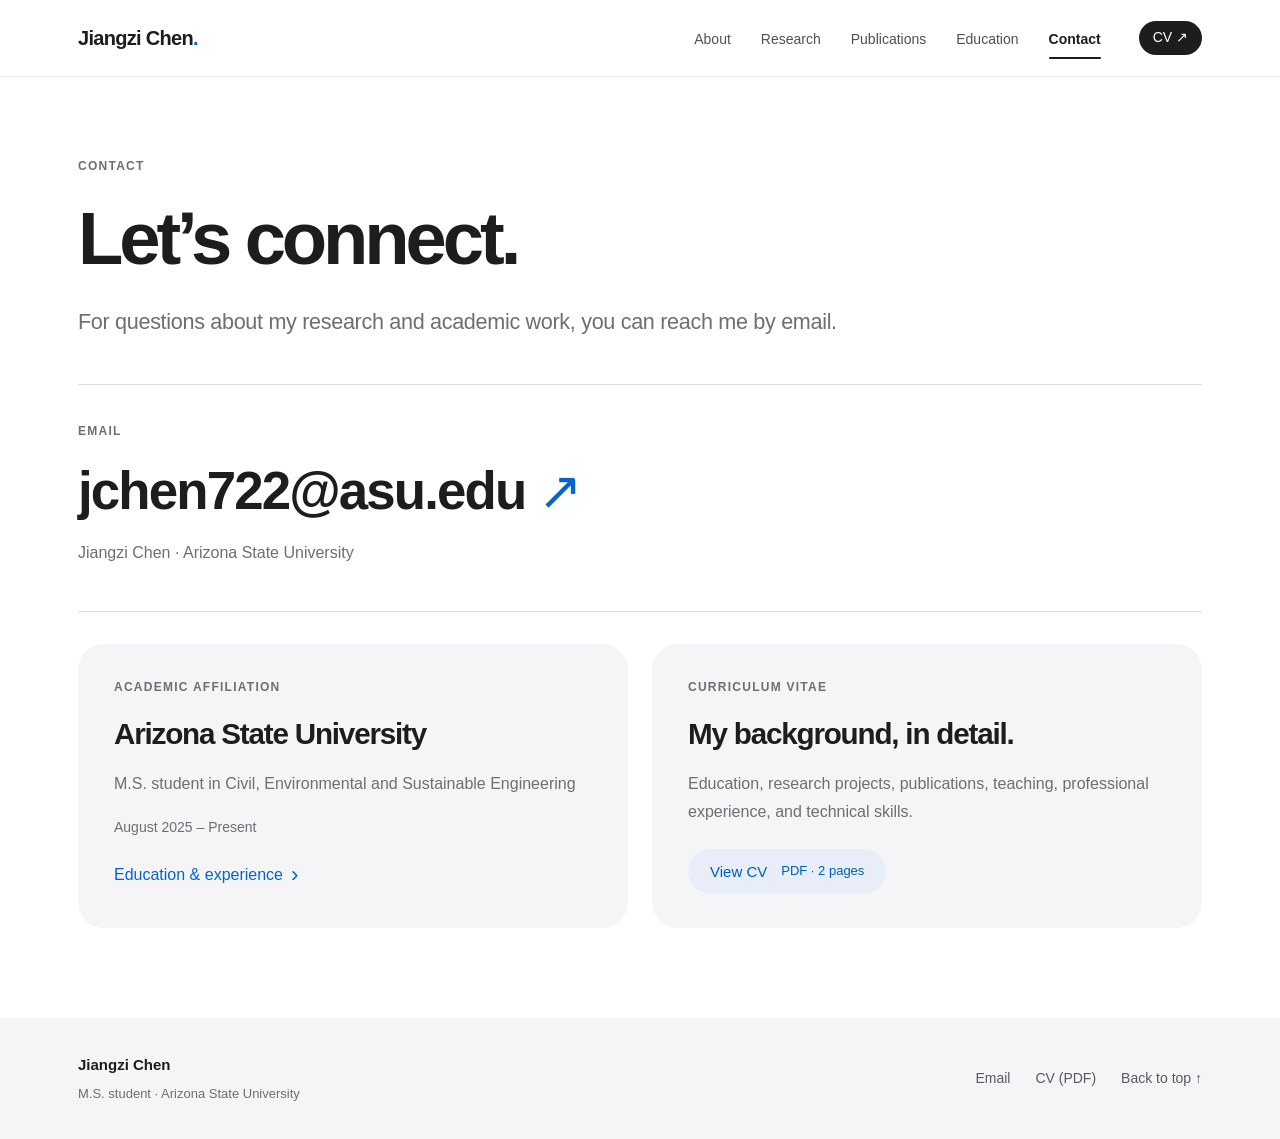
==== contact/index.html @ 0ff93c76 "Publish Jiangzi Chen academic website" ====
<!doctype html>
<html lang="en"><head><meta charset="utf-8"><meta name="viewport" content="width=device-width, initial-scale=1"><meta name="theme-color" content="#f5f5f7"><title>Contact — Jiangzi Chen</title><meta name="description" content="Contact Jiangzi Chen at Arizona State University and download the academic CV."><link rel="icon" type="image/svg+xml" href="data:image/svg+xml,%3Csvg xmlns='http://www.w3.org/2000/svg' viewBox='0 0 32 32'%3E%3Crect width='32' height='32' rx='8' fill='%231d1d1f'/%3E%3Cpath d='M20 7v13c0 7-11 7-11 0M14 7h11' fill='none' stroke='white' stroke-width='3'/%3E%3C/svg%3E"><link rel="stylesheet" href="/styles.css"></head><body id="top"><a class="skip-link" href="#main">Skip to content</a><header class="site-header"><div class="header-inner"><a class="brand" href="/">Jiangzi Chen<span class="accent">.</span></a><nav aria-label="Main navigation"><a href="/">About</a><a href="/research/">Research</a><a href="/publications/">Publications</a><a href="/education/">Education</a><a href="/contact/" aria-current="page">Contact</a></nav><a class="header-cv" href="/assets/Jiangzi-Chen-CV.pdf" aria-label="Curriculum vitae, PDF">CV ↗</a></div></header><main id="main"><div class="page-shell contact-page"><section class="page-heading"><p class="eyebrow">CONTACT</p><h1>Let’s connect.</h1><p class="page-intro">For questions about my research and academic work, you can reach me by email.</p></section><section class="contact-primary"><p class="eyebrow">EMAIL</p><a class="email-link" href="mailto:jchen722@asu.edu">jchen722@asu.edu <span aria-hidden="true">↗</span></a><p>Jiangzi Chen · Arizona State University</p></section><div class="contact-grid"><section class="contact-card"><p class="eyebrow">ACADEMIC AFFILIATION</p><h2>Arizona State University</h2><p>M.S. student in Civil, Environmental and Sustainable Engineering</p><p class="small-muted">August 2025 – Present</p><a class="text-link" href="/education/">Education &amp; experience <span aria-hidden="true">›</span></a></section><section class="contact-card"><p class="eyebrow">CURRICULUM VITAE</p><h2>My background, in detail.</h2><p>Education, research projects, publications, teaching, professional experience, and technical skills.</p><a class="button secondary" href="/assets/Jiangzi-Chen-CV.pdf">View CV <span>PDF · 2 pages</span></a></section></div></div></main><footer class="site-footer"><div class="footer-inner"><div><a class="footer-name" href="/">Jiangzi Chen</a><p>M.S. student · Arizona State University</p></div><div class="footer-links"><a href="mailto:jchen722@asu.edu">Email</a><a href="/assets/Jiangzi-Chen-CV.pdf">CV (PDF)</a><a href="#top">Back to top ↑</a></div></div></footer></body></html>
---- styles.css ----
:root{color-scheme:light;--ink:#1d1d1f;--muted:#6e6e73;--blue:#0066cc;--button:#0071e3;--surface:#f5f5f7;--line:#dedee3;--font:-apple-system,BlinkMacSystemFont,'Segoe UI','Helvetica Neue',Arial,sans-serif}
*{box-sizing:border-box}html{scroll-behavior:smooth;scroll-padding-top:104px}body{margin:0;background:#fff;color:var(--ink);font:1rem/1.65 var(--font);-webkit-font-smoothing:antialiased}a{color:var(--blue);text-decoration:none;text-underline-offset:.2em}a:hover{text-decoration:underline}a:focus-visible{outline:3px solid var(--blue);outline-offset:5px;border-radius:4px}h1,h2,h3,h4,p,figure{margin:0}h1,h2,h3,h4{line-height:1.12}h1{font-size:clamp(3rem,5.8vw,4.8rem);letter-spacing:-.055em;font-weight:650}h2{font-size:clamp(2rem,3.3vw,2.85rem);font-weight:620;letter-spacing:-.04em}h3{font-size:1.45rem;letter-spacing:-.025em;font-weight:620}h4{font-size:1rem;font-weight:650}.accent{color:var(--blue)}.skip-link{position:absolute;top:-100px;left:20px;background:#fff;padding:12px 18px;z-index:100}.skip-link:focus{top:10px}
.site-header{position:sticky;top:0;z-index:20;background:rgba(255,255,255,.88);border-bottom:1px solid rgba(0,0,0,.085);backdrop-filter:saturate(180%) blur(22px);-webkit-backdrop-filter:saturate(180%) blur(22px)}.header-inner{max-width:1200px;margin:auto;min-height:76px;padding:0 38px;display:flex;align-items:center;gap:38px}.brand{color:var(--ink);font-size:1.25rem;font-weight:650;letter-spacing:-.035em;white-space:nowrap}.brand:hover{text-decoration:none}.site-header nav{display:flex;align-items:stretch;margin-left:auto;gap:30px}.site-header nav a{position:relative;padding:27px 0 25px;color:#505055;font-size:.875rem;line-height:24px}.site-header nav a:hover{color:var(--ink);text-decoration:none}.site-header nav a[aria-current='page']{color:var(--ink);font-weight:600}.site-header nav a[aria-current='page']::after{content:'';position:absolute;height:2px;background:var(--ink);left:0;right:0;bottom:17px;border-radius:1px}.header-cv{background:var(--ink);color:white;font-size:.875rem;border-radius:100px;padding:5px 14px;white-space:nowrap}.header-cv:hover{background:#3a3a3c;text-decoration:none}.page-shell{max-width:1200px;padding:0 38px;margin:auto}.eyebrow{color:var(--muted);font-size:.75rem;line-height:1.5;letter-spacing:.105em;font-weight:650;margin-bottom:20px}
.profile-hero{display:grid;grid-template-columns:280px minmax(0,1fr);gap:76px;padding:84px 0 82px;align-items:start}.portrait{width:100%;aspect-ratio:4/5;border-radius:28px;overflow:hidden;background:var(--surface);margin-top:8px}.portrait img{width:100%;height:100%;display:block;object-fit:cover}.portrait-placeholder{display:flex;flex-direction:column;justify-content:center;align-items:center;border:1px solid #e9e9ed}.portrait-monogram{font-size:4.8rem;font-weight:250;letter-spacing:-.07em;color:#b7b7bd;margin-top:auto;line-height:1}.portrait figcaption{margin-top:auto;padding-bottom:26px;font-size:.8125rem;color:var(--muted)}.profile-intro h1{font-size:clamp(3.1rem,5.1vw,4.45rem)}.profile-role{font-size:1.375rem;font-weight:500;line-height:1.4;letter-spacing:-.02em;margin-top:25px}.profile-role span{color:var(--muted);font-weight:400}.hero-bio{font-size:1.125rem;line-height:1.75;margin-top:30px;max-width:640px;color:#45454a}.hero-actions{display:flex;align-items:center;gap:26px;flex-wrap:wrap;margin-top:30px}.button{display:inline-flex;align-items:center;justify-content:center;gap:14px;background:var(--button);color:white;border-radius:999px;padding:12px 22px;font-size:.9375rem;line-height:1.4;transition:background .2s ease}.button:hover{background:#0077ed;text-decoration:none}.button span{font-size:.8125rem}.button.secondary{background:#e8eef7;color:#005dbb}.button.secondary:hover{background:#dce8f7}.text-link{display:inline-flex;gap:8px;align-items:center;font-size:1rem;line-height:1.5}.text-link>span{font-size:1.4em;line-height:1}
.section-spacing{padding:72px 0}.about-story{border-top:1px solid var(--line);display:grid;grid-template-columns:280px minmax(0,1fr);gap:76px}.about-story h2{font-size:2.6rem;line-height:1.18}.prose{color:#45454a;font-size:1.0625rem;line-height:1.85}.prose p+p{margin-top:22px}.prose .text-link{margin-top:25px}.section-title{margin-bottom:35px}.section-title h2{max-width:780px}.interests-section{padding-top:15px;padding-bottom:100px}.interest-grid{display:grid;grid-template-columns:repeat(4,minmax(0,1fr));gap:18px}.interest-card{background:var(--surface);border-radius:24px;padding:27px 24px 30px}.card-number{display:block;color:#87878c;font-size:.8125rem;margin-bottom:40px;font-variant-numeric:tabular-nums}.interest-card h3{font-size:1.3rem;line-height:1.25;min-height:3.75em;margin-bottom:15px}.interest-card p{font-size:.9375rem;line-height:1.65;color:var(--muted)}.page-heading{padding:80px 0 52px;max-width:920px}.page-heading .eyebrow{margin-bottom:22px}.page-intro{color:var(--muted);font-size:1.35rem;line-height:1.55;margin-top:25px;max-width:810px;letter-spacing:-.015em}
.research-index{display:grid;grid-template-columns:repeat(3,minmax(0,1fr));gap:12px 30px;padding:24px 28px;background:var(--surface);border-radius:20px;margin-bottom:66px}.research-index a{font-size:.9375rem;line-height:1.45;color:#45454a;display:flex;gap:14px;padding:8px 0}.research-index a span{font-size:.8125rem;color:#85858b;font-variant-numeric:tabular-nums}.project{padding:52px 0 58px;border-top:1px solid var(--line);scroll-margin-top:104px}.project-heading{display:grid;grid-template-columns:225px minmax(0,1fr);gap:50px;margin-bottom:35px}.project-number{display:block;font-size:2.9rem;font-weight:350;letter-spacing:-.05em;color:#aaaab0;line-height:1;margin-bottom:20px}.project-aside p{color:#515156;font-size:.875rem;margin-bottom:11px}.status-label{font-size:.8125rem;color:var(--muted);display:inline-block;line-height:1.5}.project-heading .eyebrow{margin-bottom:15px}.project-heading h2{font-size:clamp(1.8rem,3vw,2.55rem);line-height:1.16;letter-spacing:-.035em}.project-affiliation{color:#55555c;font-size:.9375rem;margin-top:18px;line-height:1.5}.supervisor{color:var(--muted);font-size:.875rem;margin-top:7px}.project-content{display:grid;grid-template-columns:1fr 1.1fr;gap:44px;margin-left:275px}.project-content h3{font-size:1rem;letter-spacing:0;margin-bottom:15px}.project-content>div>p{font-size:1rem;color:#515156;line-height:1.75}.project-facts{margin:24px 0 0;padding:21px 22px;background:var(--surface);border-radius:16px}.project-facts>div+div{margin-top:20px}.project-facts dt{font-size:.8125rem;font-weight:650;color:var(--muted);margin-bottom:5px}.project-facts dd{margin:0;font-size:.9375rem;line-height:1.6}.contribution-list{padding:0 0 0 18px;margin:0;color:#515156;font-size:1rem;line-height:1.75}.contribution-list li{padding-left:4px}.contribution-list li+li{margin-top:13px}.contribution-list li::marker{color:#a6a6ad;font-size:.75em}.research-outcome{margin-top:25px}.project-content .text-link{margin-top:16px}.endnote{display:flex;justify-content:space-between;align-items:center;gap:25px;border-top:1px solid var(--line);padding:30px 0 65px}.endnote p{color:var(--muted);font-size:.9375rem}.endnote a{white-space:nowrap}
.publication-section{margin-bottom:64px}.section-label{font-size:1.125rem;letter-spacing:-.015em;font-weight:600;display:flex;align-items:center;gap:16px;margin-bottom:24px}.section-label span{color:var(--muted);font-size:.8125rem;font-weight:400}.publication-card{background:var(--surface);border-radius:28px;padding:44px 46px}.publication-topline{display:flex;align-items:center;gap:18px;margin-bottom:25px;font-size:.875rem;color:var(--muted)}.status-badge{color:#005bb7;background:#e3edfb;padding:5px 12px;border-radius:999px;font-size:.8125rem;font-weight:600}.status-badge.neutral{background:#e7e7eb;color:#5b5b63}.publication-card h3{font-size:clamp(1.65rem,2.8vw,2.35rem);line-height:1.25;letter-spacing:-.033em;max-width:940px}.publication-card h3 a{color:inherit}.authors{color:#65656b;font-size:1rem;line-height:1.75;margin-top:25px}.authors strong{color:var(--ink);font-weight:600}.journal{color:var(--muted);margin-top:8px;font-size:.9375rem}.publication-details{display:grid;grid-template-columns:1fr 1fr;gap:50px;border-top:1px solid #dddde2;padding-top:28px;margin-top:32px}.publication-details p{font-size:1rem;color:#595960;line-height:1.75;margin-top:14px}.publication-details .text-link{margin-top:20px}.publication-actions{display:flex;flex-wrap:wrap;align-items:center;gap:24px;margin-top:30px}.doi{font-size:.875rem;color:var(--muted);overflow-wrap:anywhere}.manuscript-card{background:white;border:1px solid var(--line)}.publications-page{padding-bottom:15px}
.degree-list{border-top:1px solid var(--line)}.degree-card{display:grid;grid-template-columns:240px minmax(0,1fr);gap:46px;padding:40px 0 46px;border-bottom:1px solid var(--line)}.degree-year>span{font-size:1.85rem;letter-spacing:-.035em;font-weight:500}.degree-year p{color:var(--muted);font-size:.875rem;margin-top:8px}.degree-content .eyebrow{margin-bottom:13px}.degree-content h3{font-size:1.8rem;line-height:1.25}.degree-title{font-size:1.1rem;color:#45454a;margin-top:14px}.degree-content>p:last-child{color:var(--muted);font-size:1rem;line-height:1.8;margin-top:22px}.experience-section{padding-bottom:30px}.experience-card{display:grid;grid-template-columns:240px minmax(0,1fr);gap:46px;padding:30px 0;border-top:1px solid var(--line)}.experience-meta{font-size:.875rem;color:var(--muted)}.experience-meta p+p{margin-top:12px}.experience-card h3{line-height:1.3}.experience-context{color:var(--muted);margin:12px 0 21px;font-size:.9375rem}.toolkit{display:grid;grid-template-columns:1fr 1fr;gap:70px;border-top:1px solid var(--line)}.toolkit>div>p:last-child{color:var(--muted);font-size:1rem;margin-top:22px;max-width:420px}.tool-list{display:flex;flex-wrap:wrap;align-content:start;list-style:none;padding:0;gap:12px;margin:0}.tool-list li{padding:13px 22px;border-radius:15px;background:var(--surface);font-size:1rem}
.contact-page{padding-bottom:90px}.contact-page .page-heading{padding-bottom:45px}.contact-primary{padding:37px 0 45px;border-top:1px solid var(--line);border-bottom:1px solid var(--line)}.contact-primary .eyebrow{margin-bottom:15px}.email-link{color:var(--ink);font-size:clamp(1.6rem,4.2vw,3.3rem);line-height:1.35;font-weight:550;letter-spacing:-.035em;overflow-wrap:anywhere}.email-link>span{color:var(--blue)}.contact-primary>p:last-child{color:var(--muted);font-size:1rem;margin-top:14px}.contact-grid{display:grid;grid-template-columns:1fr 1fr;gap:24px;margin-top:32px}.contact-card{padding:34px 36px;border-radius:26px;background:var(--surface)}.contact-card h2{font-size:1.85rem;line-height:1.22}.contact-card>p:not(.eyebrow){color:var(--muted);font-size:1rem;line-height:1.7;margin-top:18px}.contact-card .button,.contact-card .text-link{margin-top:24px}.small-muted{color:var(--muted);font-size:.875rem!important}.site-footer{background:var(--surface)}.footer-inner{max-width:1200px;margin:auto;padding:34px 38px;display:flex;justify-content:space-between;align-items:center;gap:35px}.footer-name{color:var(--ink);font-weight:600;font-size:.9375rem}.footer-inner p{color:var(--muted);font-size:.8125rem;margin-top:5px}.footer-links{display:flex;gap:25px;flex-wrap:wrap}.footer-links a{color:#59595f;font-size:.875rem}
@media(max-width:1020px){.header-inner{gap:25px}.site-header nav{gap:21px}.profile-hero,.about-story{grid-template-columns:240px minmax(0,1fr);gap:45px}.profile-intro h1{font-size:3.4rem}.interest-grid{grid-template-columns:repeat(2,minmax(0,1fr))}.interest-card h3{min-height:auto}.card-number{margin-bottom:25px}.project-heading{grid-template-columns:180px minmax(0,1fr);gap:30px}.project-content{margin-left:210px;grid-template-columns:1fr;gap:30px}.project-facts{display:grid;grid-template-columns:1fr 1fr;gap:20px}.project-facts>div+div{margin-top:0}.degree-card,.experience-card{grid-template-columns:190px minmax(0,1fr);gap:32px}}
@media(max-width:760px){html{scroll-padding-top:125px}.header-inner{padding:15px 24px 0;min-height:auto;flex-wrap:wrap;gap:0;justify-content:space-between}.brand{font-size:1.2rem}.header-cv{order:1}.site-header nav{order:2;flex-basis:100%;margin:7px 0 0;gap:0;justify-content:space-between;flex-wrap:wrap}.site-header nav a{padding:11px 0 14px;font-size:.875rem}.site-header nav a[aria-current='page']::after{bottom:5px}.page-shell{padding:0 24px}.profile-hero{grid-template-columns:180px minmax(0,1fr);gap:30px;padding:50px 0}.profile-intro{display:contents}.profile-intro .eyebrow{grid-column:1/-1;grid-row:1;margin-bottom:0}.portrait{grid-column:1;grid-row:2/4;margin:0}.profile-intro h1{grid-column:2;grid-row:2;font-size:clamp(2.65rem,5vw,3.3rem);align-self:end}.profile-role{grid-column:2;grid-row:3;margin:0;font-size:1.125rem}.hero-bio{grid-column:1/-1;margin:0}.hero-actions{grid-column:1/-1;margin:0;gap:20px}.about-story{grid-template-columns:1fr;gap:26px}.about-story h2{font-size:2.2rem}.about-story h2 br{display:none}.section-spacing{padding:45px 0}.interest-grid{gap:16px}.interest-card{padding:25px}.interests-section{padding-top:10px;padding-bottom:60px}.page-heading{padding:48px 0 35px}h1{font-size:clamp(2.7rem,7vw,3.6rem)}.page-intro{font-size:1.18rem;margin-top:20px}.research-index{grid-template-columns:1fr 1fr;gap:8px 18px;padding:18px 22px;margin-bottom:38px}.research-index a{font-size:.875rem}.project{padding:35px 0 40px;scroll-margin-top:130px}.project-heading{grid-template-columns:1fr;gap:23px;margin-bottom:26px}.project-aside{display:flex;align-items:center;flex-wrap:wrap;gap:10px 20px}.project-number{font-size:1.7rem;margin:0}.project-aside p{margin:0}.project-content{margin-left:0;gap:27px}.project-heading h2{font-size:2rem}.publication-card{padding:30px;border-radius:22px}.publication-details{grid-template-columns:1fr;gap:26px}.publication-section{margin-bottom:42px}.degree-card,.experience-card{grid-template-columns:1fr;gap:22px}.degree-year>span{font-size:1.5rem}.degree-year p{display:inline;margin-left:18px}.degree-content h3{font-size:1.65rem}.experience-meta{display:flex;flex-wrap:wrap;gap:10px 24px}.experience-meta p+p{margin:0}.toolkit{grid-template-columns:1fr;gap:28px}.tool-list li{padding:10px 18px}.contact-grid{grid-template-columns:1fr;gap:20px}.contact-primary{padding:28px 0 35px}.contact-page{padding-bottom:60px}.endnote{flex-direction:column;align-items:start;padding-bottom:45px;gap:16px}.footer-inner{padding:28px 24px;align-items:start;flex-direction:column;gap:23px}}
@media(max-width:460px){.profile-hero{grid-template-columns:116px minmax(0,1fr);column-gap:24px;row-gap:25px}.portrait{aspect-ratio:4/5;border-radius:18px}.portrait-monogram{font-size:2.7rem}.portrait figcaption{font-size:.75rem;padding-bottom:13px}.profile-intro h1{font-size:2.55rem;line-height:1.02}.profile-role{font-size:1rem}.hero-bio{font-size:1.0625rem}.hero-actions{align-items:start;flex-direction:column;gap:20px}.interest-grid{grid-template-columns:1fr}.interest-card h3{font-size:1.4rem}.interest-card p{font-size:1rem}.research-index{grid-template-columns:1fr;gap:0}.project-facts{grid-template-columns:1fr}.publication-card{padding:25px 22px}.publication-actions{gap:18px}.contact-card{padding:28px 25px}.contact-card h2{font-size:1.65rem}}
@media(max-width:350px){.site-header nav{justify-content:start;gap:0 18px}.profile-hero{grid-template-columns:95px minmax(0,1fr);column-gap:20px}.profile-intro h1{font-size:2.2rem}}
@media(prefers-reduced-motion:reduce){html{scroll-behavior:auto}*{transition:none!important}}
@media print{.site-header,.site-footer,.hero-actions,.research-index,.skip-link{display:none}body{font-size:11pt}.page-shell{max-width:none;padding:0}.page-heading{padding-top:0}.project,.degree-card,.publication-card{break-inside:avoid}a{color:inherit}}
h1,h2,h3{overflow-wrap:anywhere}

/* Research narrative and accessible, responsive conceptual diagrams. */
.work-story{border-top:1px solid var(--line)}.story-intro{display:grid;grid-template-columns:280px minmax(0,1fr);gap:76px}.story-intro h2{font-size:2.6rem;line-height:1.15}.story-lead{color:var(--ink);font-size:1.3rem;line-height:1.6;letter-spacing:-.02em}.story-links{display:flex;gap:30px;flex-wrap:wrap;margin-top:25px}.concept-figure{background:#f4f6f8;border:1px solid #e8ecf0;border-radius:28px;padding:28px;margin-top:42px;overflow:hidden}.figure-heading{display:flex;align-items:center;justify-content:space-between;gap:20px;padding:0 0 6px}.figure-heading .eyebrow{margin:0}.figure-heading>span:last-child{font-size:.875rem;color:#566575}.diagram-wide{display:block;width:100%;height:auto;font-family:var(--font)}.svg-title{font-size:23px;font-weight:600;letter-spacing:-.45px;fill:#1d3548}.svg-copy{font-size:18px;fill:#455667}.svg-label{font-size:17px;fill:#52697d}.svg-kicker{font-size:15px;font-weight:600;letter-spacing:1.4px;fill:#52697d}.svg-center{font-size:19px;letter-spacing:-.3px;fill:#516577}.concept-figure figcaption{border-top:1px solid #dce3e9;padding-top:17px;font-size:.875rem;line-height:1.6;color:#66727d}.concept-figure figcaption a{white-space:nowrap}.diagram-mobile{display:none}.climate-context{text-align:center;border-bottom:1px solid #dce3e9;margin-bottom:25px;padding:0 0 23px}.climate-context .eyebrow{display:block;margin-bottom:5px;color:#52697d}.climate-context p{font-size:1.15rem;color:#1d3548;letter-spacing:-.02em}.adaptation-figure{margin-top:0;background:linear-gradient(150deg,#f4f7fa,#eef3f7)}.research-hero{padding-bottom:38px;max-width:1000px}.research-hero h1{font-size:clamp(3.5rem,7.4vw,6.15rem);line-height:1.01;letter-spacing:-.06em}.research-hero .page-intro{max-width:700px}.research-perspective{display:grid;grid-template-columns:1fr 1.3fr;gap:72px;padding:64px 0 82px}.research-perspective h2{font-size:2.3rem;line-height:1.18;letter-spacing:-.035em}.featured-heading{border-top:1px solid var(--line);padding:65px 0 45px}.featured-heading h2{max-width:760px}.featured-heading nav{display:flex;gap:18px 35px;flex-wrap:wrap;margin-top:30px}.featured-heading nav a{font-size:1rem;display:inline-flex;gap:13px}.featured-study{padding:54px 0 65px;scroll-margin-top:100px;border-top:1px solid var(--line)}.study-title{display:grid;grid-template-columns:100px 1fr;gap:35px}.study-number{font-size:4.5rem;font-weight:300;line-height:1;letter-spacing:-.06em;color:#b3b8bf}.study-title h2{font-size:clamp(2.2rem,4.3vw,3.4rem);line-height:1.08;letter-spacing:-.045em}.study-title .eyebrow{margin-bottom:14px}.study-meta{color:var(--muted);font-size:.875rem;line-height:1.75;margin-top:22px}.study-opening{font-size:1.3rem;line-height:1.75;letter-spacing:-.012em;margin:36px 0 35px 135px;max-width:840px;color:#38383e}.study-detail-grid{display:grid;grid-template-columns:1fr 1fr;gap:52px;margin-left:135px}.study-detail-grid h3{font-size:1.2rem;line-height:1.3;margin-bottom:17px}.study-detail-grid p{font-size:1rem;color:#515156;line-height:1.8}.study-detail-grid p+p{margin-top:18px}.study-detail-grid .term-note{font-size:.875rem;color:var(--muted)}.study-publication{background:var(--surface);border-radius:22px;padding:30px 34px;margin:35px 0 0 135px;display:flex;align-items:center;gap:38px}.study-publication .eyebrow{display:block;margin-bottom:10px}.study-publication h3{font-size:1.3rem;line-height:1.45;letter-spacing:-.015em;max-width:620px}.study-publication p{font-size:.875rem;color:var(--muted);margin-top:12px}.study-publication .text-link{flex-shrink:0;align-self:flex-end;font-size:.9375rem}.related-study{margin:36px 0 0 135px;border-left:2px solid #ccdceb;padding:0 0 0 27px;scroll-margin-top:125px}.related-study .eyebrow{margin-bottom:10px}.related-study h3{font-size:1.4rem;line-height:1.35;margin-bottom:15px}.related-study p:not(.eyebrow){font-size:1rem;color:#515156;line-height:1.8;max-width:790px}.related-study p+p{margin-top:16px}.study-takeaway{margin:35px 0 0 135px;background:#f1f5f8;padding:28px 32px;border-radius:20px}.study-takeaway .eyebrow{display:block;margin-bottom:10px;color:#52697d}.study-takeaway p{font-size:1.18rem;line-height:1.7;color:#304759;letter-spacing:-.01em}.interest-card h3{min-height:4.8em}.interest-card p{font-size:1rem}
@media(max-width:1020px){.story-intro{grid-template-columns:240px minmax(0,1fr);gap:45px}.concept-figure{padding:22px}.research-perspective{gap:40px;grid-template-columns:1fr 1.3fr}.research-perspective h2{font-size:2rem}.study-title{grid-template-columns:75px 1fr;gap:25px}.study-opening,.study-detail-grid,.study-publication,.related-study,.study-takeaway{margin-left:100px}.study-publication{flex-direction:column;align-items:start;gap:20px}.study-publication .text-link{align-self:start}.interest-card h3{min-height:auto}.svg-title{font-size:23px}}
@media(max-width:800px){.diagram-wide{display:none}.diagram-mobile{display:block;padding:20px 0}.diagram-node{background:#fff;padding:23px;border-radius:19px}.diagram-node h3,.mobile-earth>h3{font-size:1.2rem;line-height:1.35;color:#1d3548}.diagram-node p{font-size:1rem;line-height:1.75;color:#455667;margin-top:12px}.mobile-connector{text-align:center;font-size:.875rem;line-height:1.65;color:#52697d;margin:17px 0}.mobile-connector>span{display:block;font-size:1.65rem;line-height:1.3;margin-bottom:5px}.mobile-earth>h3{text-align:center;font-size:1rem;margin-bottom:17px}.sphere-grid{display:grid;grid-template-columns:1fr 1fr;gap:12px}.sphere-grid>div{background:#e6eef8;border-radius:16px;padding:18px 15px}.sphere-grid>div:nth-child(2){background:#dceef7}.sphere-grid>div:nth-child(3){background:#eeece7}.sphere-grid>div:nth-child(4){background:#e5eee8}.sphere-grid strong{font-weight:600;color:#1d3548;font-size:1rem;display:block}.sphere-grid span{display:block;color:#455667;line-height:1.5;font-size:.875rem;margin-top:8px}.system-exchange{font-size:.875rem;color:#52697d;text-align:center;margin-top:18px}.figure-heading{display:block}.figure-heading>span:last-child{display:block;margin-top:8px}.adaptation-mobile{padding-top:0}.earth-node{background:#e5eef8}.adaptation-node{background:#1d3548}.adaptation-node h3{color:#fff}.adaptation-node p{color:#e3edf5}.mobile-return{color:#304759;text-align:center;font-size:.875rem;line-height:1.6;margin-top:20px}.climate-context{margin-bottom:22px}.concept-figure{border-radius:23px}}
@media(max-width:760px){.story-intro,.research-perspective{grid-template-columns:1fr;gap:26px}.story-intro h2{font-size:2.25rem}.concept-figure{margin-top:30px;padding:22px}.research-hero{padding-bottom:32px}.research-hero h1{font-size:clamp(3.6rem,10vw,5.5rem)}.adaptation-figure{margin-top:0}.research-perspective{padding:42px 0 50px}.research-perspective h2{font-size:2rem}.featured-heading{padding:42px 0 35px}.featured-study{padding:38px 0 45px;scroll-margin-top:125px}.study-title{grid-template-columns:1fr;gap:20px}.study-number{font-size:2.5rem}.study-title h2{font-size:2.4rem}.study-opening,.study-detail-grid,.study-publication,.related-study,.study-takeaway{margin-left:0}.study-opening{font-size:1.18rem;line-height:1.75;margin-top:27px}.study-detail-grid{grid-template-columns:1fr;gap:30px}.study-publication{padding:26px}.study-takeaway{padding:25px}.study-takeaway p{font-size:1.1rem}.story-lead{font-size:1.2rem}.story-links{gap:20px}.featured-heading nav{gap:16px 28px}}
@media(max-width:460px){.concept-figure{padding:17px;border-radius:20px}.sphere-grid{grid-template-columns:1fr}.sphere-grid>div{display:flex;align-items:center;gap:14px;padding:16px}.sphere-grid strong{font-size:.9375rem;min-width:102px}.sphere-grid span{font-size:.875rem;margin:0}.diagram-node{padding:21px}.study-title h2{font-size:2.1rem}.climate-context p{font-size:1.05rem}.figure-heading>span:last-child{font-size:.8125rem}}
@media print{.diagram-wide{display:block}.diagram-mobile{display:none}.concept-figure{break-inside:avoid}.study-title,.study-publication,.study-detail-grid section{break-inside:avoid}}
.portrait img{object-position:50% 62%}.landscape-figure{margin-top:42px;border-radius:28px;overflow:hidden;background:var(--surface)}.landscape-heading{padding:28px 32px 24px}.landscape-heading .eyebrow{margin-bottom:10px}.landscape-heading h3{font-size:1.8rem;letter-spacing:-.035em}.landscape-scene{position:relative}.landscape-scene img{display:block;width:100%;height:auto}.scene-label{position:absolute;background:rgba(255,255,255,.92);color:#1d3548;padding:6px 13px;border-radius:50px;box-shadow:0 2px 14px #183a4222;font-size:.875rem;font-weight:600;line-height:1.5;backdrop-filter:blur(10px)}.scene-label.atmosphere{top:13%;left:68%}.scene-label.biosphere{top:30%;left:10%}.scene-label.people{top:49%;left:27%}.scene-label.hydrosphere{top:63%;left:75%}.scene-label.lithosphere{top:89%;left:33%}.landscape-key{display:grid;grid-template-columns:repeat(4,minmax(0,1fr));gap:26px;padding:30px 32px 23px}.landscape-key strong{font-size:1rem;font-weight:600;color:#1d3548}.landscape-key p{font-size:.9375rem;color:#596770;line-height:1.65;margin-top:8px}.landscape-figure figcaption{padding:18px 32px 26px;font-size:.875rem;line-height:1.7;color:var(--muted);border-top:1px solid #e0e4e7}.landscape-figure figcaption a{white-space:nowrap}
.research-results{margin:35px 0 42px 135px}.results-label{font-size:.875rem;font-weight:600;letter-spacing:.015em;color:#52697d;margin-bottom:16px}.result-metrics{display:grid;grid-template-columns:repeat(3,minmax(0,1fr));border-top:1px solid var(--line);border-bottom:1px solid var(--line);padding:27px 0;gap:25px}.result-metric+.result-metric{border-left:1px solid var(--line);padding-left:25px}.metric-value{font-size:clamp(2rem,3.9vw,3.35rem);font-weight:600;letter-spacing:-.06em;color:#1d3548;line-height:1.1;display:block;font-variant-numeric:tabular-nums}.metric-unit{font-size:.9rem;letter-spacing:0;font-weight:450;margin-left:5px}.metric-label{display:block;margin-top:12px;font-size:.9375rem;line-height:1.55;color:#4e5b65}.results-note{font-size:.875rem;color:#66666d;line-height:1.75;margin-top:17px}.research-figure{margin-top:28px;border:1px solid #e4e7eb;border-radius:22px;overflow:hidden;background:#fff}.research-figure>a{display:block;padding:20px;background:white}.research-figure img{width:100%;height:auto;display:block}.research-figure figcaption{padding:20px 25px;background:#f5f6f8;font-size:.9375rem;line-height:1.7;color:#505964}.research-figure figcaption strong{display:block;font-size:1.05rem;color:#252f38;font-weight:600;margin-bottom:7px}.figure-credit{display:block;margin-top:10px;font-size:.8125rem;color:var(--muted)}.figure-credit a{white-space:nowrap}.figure-tools{display:flex;flex-wrap:wrap;justify-content:space-between;gap:10px;margin-top:12px;font-size:.875rem}.results-method{margin-top:22px;font-size:1rem;line-height:1.75;color:#515156}.figure-pair{display:grid;grid-template-columns:1fr 1fr;gap:20px}.figure-pair .research-figure{min-width:0}.figure-pair .research-figure>a{padding:14px}
@media(max-width:1020px){.research-results{margin-left:100px}.result-metrics{gap:18px}.result-metric+.result-metric{padding-left:18px}.metric-value{font-size:2.55rem}.figure-pair{grid-template-columns:1fr}.landscape-key{gap:20px}}
@media(max-width:760px){.research-results{margin-left:0}.landscape-heading{padding:23px}.landscape-heading h3{font-size:1.5rem}.landscape-key{grid-template-columns:1fr 1fr;padding:23px;gap:22px}.landscape-figure figcaption{padding:18px 23px 23px}.scene-label{font-size:.75rem;padding:4px 9px}.scene-label.hydrosphere{left:auto;right:5%}.result-metrics{gap:18px;padding:23px 0}.metric-value{font-size:2rem}.metric-label{font-size:.875rem}.result-metric+.result-metric{padding-left:18px}.research-figure>a{padding:12px}.research-figure figcaption{padding:20px}.research-figure{border-radius:18px}.portrait img{object-position:50% 62%}}
@media(max-width:460px){.scene-label{display:none}.landscape-figure{border-radius:20px}.landscape-key{padding:22px;gap:22px 20px}.landscape-key p{font-size:.875rem}.result-metrics{grid-template-columns:1fr;gap:20px}.result-metric{display:grid;grid-template-columns:130px 1fr;align-items:center;gap:18px}.result-metric+.result-metric{border-left:0;border-top:1px solid #e5e5e9;padding:20px 0 0}.metric-label{margin-top:0}.metric-value{font-size:2.15rem}.metric-unit{font-size:.8rem}.figure-tools{display:block}.figure-tools a{display:inline-block;margin-top:4px}}
.additional-figure{border-bottom:1px solid var(--line);margin-top:22px;padding-bottom:17px}.additional-figure summary{cursor:pointer;color:var(--blue);font-size:1rem;padding:10px 0;line-height:1.6}.additional-figure summary:focus-visible{outline:3px solid var(--blue);outline-offset:4px;border-radius:4px}.additional-figure .research-figure{margin-top:15px}
.education-heading{padding:66px 0 0}.education-heading .eyebrow{margin-bottom:28px}.education-heading h1{font-size:1.1rem;font-weight:600;letter-spacing:0;line-height:1.4}.teaching-section{padding-bottom:0}.teaching-card h3{font-size:1.8rem;line-height:1.25}.teaching-card{border-bottom:1px solid var(--line);padding-bottom:36px}.teaching-card .experience-context{margin-top:12px}.water-cycle-figure{margin-top:40px;border-radius:18px;overflow:hidden;background:#eef7fc;border:1px solid #e4eef5}.water-cycle-scene{position:relative}.water-cycle-scene img{display:block;width:100%;height:auto}.cycle-label{position:absolute;color:#245369;font-size:1rem;font-weight:600;line-height:1.4;letter-spacing:-.01em}.water-cycle-figure figcaption{font-size:.875rem;line-height:1.7;color:#566d79;padding:20px 25px;background:#f6fafd;border-top:1px solid #e0edf5}.water-cycle-figure figcaption a{white-space:nowrap}.cycle-label.precipitation{left:10%;top:3%}.cycle-label.evaporation{left:45%;top:30%}.cycle-label.runoff{left:76%;top:68%}.cycle-label.storage{left:34%;bottom:3%}.cycle-label.human{left:62%;top:57%}.cycle-label.recharge{left:62%;top:83%}
@media(max-width:760px){.education-heading{padding-top:44px}.education-heading .eyebrow{margin-bottom:22px}.teaching-card h3{font-size:1.55rem}.cycle-label{font-size:.8125rem}.water-cycle-figure figcaption{padding:17px 20px}}
@media(max-width:460px){.water-cycle-figure{border-radius:16px}.cycle-label{font-size:.75rem}.cycle-label.human{display:none}.cycle-label.storage{left:32%;bottom:2%}.cycle-label.recharge{display:none}}
.home-concept-figure{margin-top:42px}@media(max-width:760px){.home-concept-figure{margin-top:30px}}
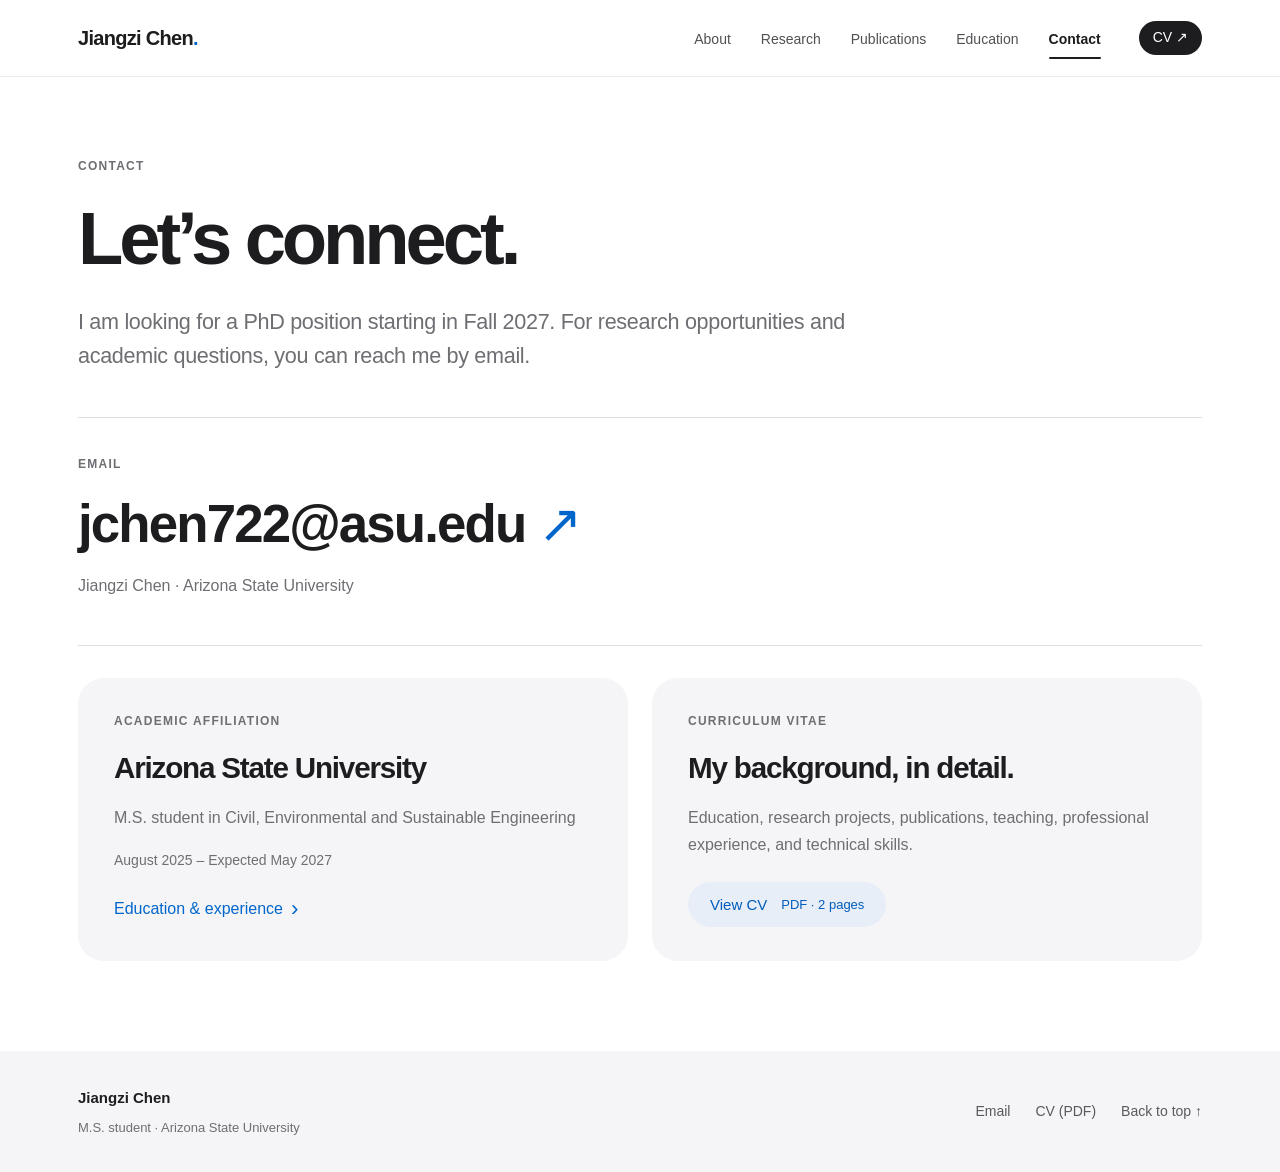
==== commit abbe61e4: "Refresh academic profile with agentic AI, LiDAR research, AGU news and latest CV" ====
--- a/contact/index.html
+++ b/contact/index.html
@@ -1,2 +1,2 @@
 <!doctype html>
-<html lang="en"><head><meta charset="utf-8"><meta name="viewport" content="width=device-width, initial-scale=1"><meta name="theme-color" content="#f5f5f7"><title>Contact — Jiangzi Chen</title><meta name="description" content="Contact Jiangzi Chen at Arizona State University and download the academic CV."><link rel="icon" type="image/svg+xml" href="data:image/svg+xml,%3Csvg xmlns='http://www.w3.org/2000/svg' viewBox='0 0 32 32'%3E%3Crect width='32' height='32' rx='8' fill='%231d1d1f'/%3E%3Cpath d='M20 7v13c0 7-11 7-11 0M14 7h11' fill='none' stroke='white' stroke-width='3'/%3E%3C/svg%3E"><link rel="stylesheet" href="/styles.css"></head><body id="top"><a class="skip-link" href="#main">Skip to content</a><header class="site-header"><div class="header-inner"><a class="brand" href="/">Jiangzi Chen<span class="accent">.</span></a><nav aria-label="Main navigation"><a href="/">About</a><a href="/research/">Research</a><a href="/publications/">Publications</a><a href="/education/">Education</a><a href="/contact/" aria-current="page">Contact</a></nav><a class="header-cv" href="/assets/Jiangzi-Chen-CV.pdf" aria-label="Curriculum vitae, PDF">CV ↗</a></div></header><main id="main"><div class="page-shell contact-page"><section class="page-heading"><p class="eyebrow">CONTACT</p><h1>Let’s connect.</h1><p class="page-intro">For questions about my research and academic work, you can reach me by email.</p></section><section class="contact-primary"><p class="eyebrow">EMAIL</p><a class="email-link" href="mailto:jchen722@asu.edu">jchen722@asu.edu <span aria-hidden="true">↗</span></a><p>Jiangzi Chen · Arizona State University</p></section><div class="contact-grid"><section class="contact-card"><p class="eyebrow">ACADEMIC AFFILIATION</p><h2>Arizona State University</h2><p>M.S. student in Civil, Environmental and Sustainable Engineering</p><p class="small-muted">August 2025 – Present</p><a class="text-link" href="/education/">Education &amp; experience <span aria-hidden="true">›</span></a></section><section class="contact-card"><p class="eyebrow">CURRICULUM VITAE</p><h2>My background, in detail.</h2><p>Education, research projects, publications, teaching, professional experience, and technical skills.</p><a class="button secondary" href="/assets/Jiangzi-Chen-CV.pdf">View CV <span>PDF · 2 pages</span></a></section></div></div></main><footer class="site-footer"><div class="footer-inner"><div><a class="footer-name" href="/">Jiangzi Chen</a><p>M.S. student · Arizona State University</p></div><div class="footer-links"><a href="mailto:jchen722@asu.edu">Email</a><a href="/assets/Jiangzi-Chen-CV.pdf">CV (PDF)</a><a href="#top">Back to top ↑</a></div></div></footer></body></html>
+<html lang="en"><head><meta charset="utf-8"><meta name="viewport" content="width=device-width, initial-scale=1"><meta name="theme-color" content="#f5f5f7"><title>Contact — Jiangzi Chen</title><meta name="description" content="Contact Jiangzi Chen at Arizona State University and download the academic CV."><link rel="icon" type="image/svg+xml" href="data:image/svg+xml,%3Csvg xmlns='http://www.w3.org/2000/svg' viewBox='0 0 32 32'%3E%3Crect width='32' height='32' rx='8' fill='%231d1d1f'/%3E%3Cpath d='M20 7v13c0 7-11 7-11 0M14 7h11' fill='none' stroke='white' stroke-width='3'/%3E%3C/svg%3E"><link rel="stylesheet" href="/styles.css"></head><body id="top"><a class="skip-link" href="#main">Skip to content</a><header class="site-header"><div class="header-inner"><a class="brand" href="/">Jiangzi Chen<span class="accent">.</span></a><nav aria-label="Main navigation"><a href="/">About</a><a href="/research/">Research</a><a href="/publications/">Publications</a><a href="/education/">Education</a><a href="/contact/" aria-current="page">Contact</a></nav><a class="header-cv" href="/assets/Jiangzi-Chen-CV.pdf" aria-label="Curriculum vitae, PDF">CV ↗</a></div></header><main id="main"><div class="page-shell contact-page"><section class="page-heading"><p class="eyebrow">CONTACT</p><h1>Let’s connect.</h1><p class="page-intro">I am looking for a PhD position starting in Fall 2027. For research opportunities and academic questions, you can reach me by email.</p></section><section class="contact-primary"><p class="eyebrow">EMAIL</p><a class="email-link" href="mailto:jchen722@asu.edu">jchen722@asu.edu <span aria-hidden="true">↗</span></a><p>Jiangzi Chen · Arizona State University</p></section><div class="contact-grid"><section class="contact-card"><p class="eyebrow">ACADEMIC AFFILIATION</p><h2>Arizona State University</h2><p>M.S. student in Civil, Environmental and Sustainable Engineering</p><p class="small-muted">August 2025 – Expected May 2027</p><a class="text-link" href="/education/">Education &amp; experience <span aria-hidden="true">›</span></a></section><section class="contact-card"><p class="eyebrow">CURRICULUM VITAE</p><h2>My background, in detail.</h2><p>Education, research projects, publications, teaching, professional experience, and technical skills.</p><a class="button secondary" href="/assets/Jiangzi-Chen-CV.pdf">View CV <span>PDF · 2 pages</span></a></section></div></div></main><footer class="site-footer"><div class="footer-inner"><div><a class="footer-name" href="/">Jiangzi Chen</a><p>M.S. student · Arizona State University</p></div><div class="footer-links"><a href="mailto:jchen722@asu.edu">Email</a><a href="/assets/Jiangzi-Chen-CV.pdf">CV (PDF)</a><a href="#top">Back to top ↑</a></div></div></footer></body></html>
--- a/styles.css
+++ b/styles.css
@@ -1,34 +1,49 @@
-:root{color-scheme:light;--ink:#1d1d1f;--muted:#6e6e73;--blue:#0066cc;--button:#0071e3;--surface:#f5f5f7;--line:#dedee3;--font:-apple-system,BlinkMacSystemFont,'Segoe UI','Helvetica Neue',Arial,sans-serif}
-*{box-sizing:border-box}html{scroll-behavior:smooth;scroll-padding-top:104px}body{margin:0;background:#fff;color:var(--ink);font:1rem/1.65 var(--font);-webkit-font-smoothing:antialiased}a{color:var(--blue);text-decoration:none;text-underline-offset:.2em}a:hover{text-decoration:underline}a:focus-visible{outline:3px solid var(--blue);outline-offset:5px;border-radius:4px}h1,h2,h3,h4,p,figure{margin:0}h1,h2,h3,h4{line-height:1.12}h1{font-size:clamp(3rem,5.8vw,4.8rem);letter-spacing:-.055em;font-weight:650}h2{font-size:clamp(2rem,3.3vw,2.85rem);font-weight:620;letter-spacing:-.04em}h3{font-size:1.45rem;letter-spacing:-.025em;font-weight:620}h4{font-size:1rem;font-weight:650}.accent{color:var(--blue)}.skip-link{position:absolute;top:-100px;left:20px;background:#fff;padding:12px 18px;z-index:100}.skip-link:focus{top:10px}
-.site-header{position:sticky;top:0;z-index:20;background:rgba(255,255,255,.88);border-bottom:1px solid rgba(0,0,0,.085);backdrop-filter:saturate(180%) blur(22px);-webkit-backdrop-filter:saturate(180%) blur(22px)}.header-inner{max-width:1200px;margin:auto;min-height:76px;padding:0 38px;display:flex;align-items:center;gap:38px}.brand{color:var(--ink);font-size:1.25rem;font-weight:650;letter-spacing:-.035em;white-space:nowrap}.brand:hover{text-decoration:none}.site-header nav{display:flex;align-items:stretch;margin-left:auto;gap:30px}.site-header nav a{position:relative;padding:27px 0 25px;color:#505055;font-size:.875rem;line-height:24px}.site-header nav a:hover{color:var(--ink);text-decoration:none}.site-header nav a[aria-current='page']{color:var(--ink);font-weight:600}.site-header nav a[aria-current='page']::after{content:'';position:absolute;height:2px;background:var(--ink);left:0;right:0;bottom:17px;border-radius:1px}.header-cv{background:var(--ink);color:white;font-size:.875rem;border-radius:100px;padding:5px 14px;white-space:nowrap}.header-cv:hover{background:#3a3a3c;text-decoration:none}.page-shell{max-width:1200px;padding:0 38px;margin:auto}.eyebrow{color:var(--muted);font-size:.75rem;line-height:1.5;letter-spacing:.105em;font-weight:650;margin-bottom:20px}
-.profile-hero{display:grid;grid-template-columns:280px minmax(0,1fr);gap:76px;padding:84px 0 82px;align-items:start}.portrait{width:100%;aspect-ratio:4/5;border-radius:28px;overflow:hidden;background:var(--surface);margin-top:8px}.portrait img{width:100%;height:100%;display:block;object-fit:cover}.portrait-placeholder{display:flex;flex-direction:column;justify-content:center;align-items:center;border:1px solid #e9e9ed}.portrait-monogram{font-size:4.8rem;font-weight:250;letter-spacing:-.07em;color:#b7b7bd;margin-top:auto;line-height:1}.portrait figcaption{margin-top:auto;padding-bottom:26px;font-size:.8125rem;color:var(--muted)}.profile-intro h1{font-size:clamp(3.1rem,5.1vw,4.45rem)}.profile-role{font-size:1.375rem;font-weight:500;line-height:1.4;letter-spacing:-.02em;margin-top:25px}.profile-role span{color:var(--muted);font-weight:400}.hero-bio{font-size:1.125rem;line-height:1.75;margin-top:30px;max-width:640px;color:#45454a}.hero-actions{display:flex;align-items:center;gap:26px;flex-wrap:wrap;margin-top:30px}.button{display:inline-flex;align-items:center;justify-content:center;gap:14px;background:var(--button);color:white;border-radius:999px;padding:12px 22px;font-size:.9375rem;line-height:1.4;transition:background .2s ease}.button:hover{background:#0077ed;text-decoration:none}.button span{font-size:.8125rem}.button.secondary{background:#e8eef7;color:#005dbb}.button.secondary:hover{background:#dce8f7}.text-link{display:inline-flex;gap:8px;align-items:center;font-size:1rem;line-height:1.5}.text-link>span{font-size:1.4em;line-height:1}
-.section-spacing{padding:72px 0}.about-story{border-top:1px solid var(--line);display:grid;grid-template-columns:280px minmax(0,1fr);gap:76px}.about-story h2{font-size:2.6rem;line-height:1.18}.prose{color:#45454a;font-size:1.0625rem;line-height:1.85}.prose p+p{margin-top:22px}.prose .text-link{margin-top:25px}.section-title{margin-bottom:35px}.section-title h2{max-width:780px}.interests-section{padding-top:15px;padding-bottom:100px}.interest-grid{display:grid;grid-template-columns:repeat(4,minmax(0,1fr));gap:18px}.interest-card{background:var(--surface);border-radius:24px;padding:27px 24px 30px}.card-number{display:block;color:#87878c;font-size:.8125rem;margin-bottom:40px;font-variant-numeric:tabular-nums}.interest-card h3{font-size:1.3rem;line-height:1.25;min-height:3.75em;margin-bottom:15px}.interest-card p{font-size:.9375rem;line-height:1.65;color:var(--muted)}.page-heading{padding:80px 0 52px;max-width:920px}.page-heading .eyebrow{margin-bottom:22px}.page-intro{color:var(--muted);font-size:1.35rem;line-height:1.55;margin-top:25px;max-width:810px;letter-spacing:-.015em}
-.research-index{display:grid;grid-template-columns:repeat(3,minmax(0,1fr));gap:12px 30px;padding:24px 28px;background:var(--surface);border-radius:20px;margin-bottom:66px}.research-index a{font-size:.9375rem;line-height:1.45;color:#45454a;display:flex;gap:14px;padding:8px 0}.research-index a span{font-size:.8125rem;color:#85858b;font-variant-numeric:tabular-nums}.project{padding:52px 0 58px;border-top:1px solid var(--line);scroll-margin-top:104px}.project-heading{display:grid;grid-template-columns:225px minmax(0,1fr);gap:50px;margin-bottom:35px}.project-number{display:block;font-size:2.9rem;font-weight:350;letter-spacing:-.05em;color:#aaaab0;line-height:1;margin-bottom:20px}.project-aside p{color:#515156;font-size:.875rem;margin-bottom:11px}.status-label{font-size:.8125rem;color:var(--muted);display:inline-block;line-height:1.5}.project-heading .eyebrow{margin-bottom:15px}.project-heading h2{font-size:clamp(1.8rem,3vw,2.55rem);line-height:1.16;letter-spacing:-.035em}.project-affiliation{color:#55555c;font-size:.9375rem;margin-top:18px;line-height:1.5}.supervisor{color:var(--muted);font-size:.875rem;margin-top:7px}.project-content{display:grid;grid-template-columns:1fr 1.1fr;gap:44px;margin-left:275px}.project-content h3{font-size:1rem;letter-spacing:0;margin-bottom:15px}.project-content>div>p{font-size:1rem;color:#515156;line-height:1.75}.project-facts{margin:24px 0 0;padding:21px 22px;background:var(--surface);border-radius:16px}.project-facts>div+div{margin-top:20px}.project-facts dt{font-size:.8125rem;font-weight:650;color:var(--muted);margin-bottom:5px}.project-facts dd{margin:0;font-size:.9375rem;line-height:1.6}.contribution-list{padding:0 0 0 18px;margin:0;color:#515156;font-size:1rem;line-height:1.75}.contribution-list li{padding-left:4px}.contribution-list li+li{margin-top:13px}.contribution-list li::marker{color:#a6a6ad;font-size:.75em}.research-outcome{margin-top:25px}.project-content .text-link{margin-top:16px}.endnote{display:flex;justify-content:space-between;align-items:center;gap:25px;border-top:1px solid var(--line);padding:30px 0 65px}.endnote p{color:var(--muted);font-size:.9375rem}.endnote a{white-space:nowrap}
-.publication-section{margin-bottom:64px}.section-label{font-size:1.125rem;letter-spacing:-.015em;font-weight:600;display:flex;align-items:center;gap:16px;margin-bottom:24px}.section-label span{color:var(--muted);font-size:.8125rem;font-weight:400}.publication-card{background:var(--surface);border-radius:28px;padding:44px 46px}.publication-topline{display:flex;align-items:center;gap:18px;margin-bottom:25px;font-size:.875rem;color:var(--muted)}.status-badge{color:#005bb7;background:#e3edfb;padding:5px 12px;border-radius:999px;font-size:.8125rem;font-weight:600}.status-badge.neutral{background:#e7e7eb;color:#5b5b63}.publication-card h3{font-size:clamp(1.65rem,2.8vw,2.35rem);line-height:1.25;letter-spacing:-.033em;max-width:940px}.publication-card h3 a{color:inherit}.authors{color:#65656b;font-size:1rem;line-height:1.75;margin-top:25px}.authors strong{color:var(--ink);font-weight:600}.journal{color:var(--muted);margin-top:8px;font-size:.9375rem}.publication-details{display:grid;grid-template-columns:1fr 1fr;gap:50px;border-top:1px solid #dddde2;padding-top:28px;margin-top:32px}.publication-details p{font-size:1rem;color:#595960;line-height:1.75;margin-top:14px}.publication-details .text-link{margin-top:20px}.publication-actions{display:flex;flex-wrap:wrap;align-items:center;gap:24px;margin-top:30px}.doi{font-size:.875rem;color:var(--muted);overflow-wrap:anywhere}.manuscript-card{background:white;border:1px solid var(--line)}.publications-page{padding-bottom:15px}
-.degree-list{border-top:1px solid var(--line)}.degree-card{display:grid;grid-template-columns:240px minmax(0,1fr);gap:46px;padding:40px 0 46px;border-bottom:1px solid var(--line)}.degree-year>span{font-size:1.85rem;letter-spacing:-.035em;font-weight:500}.degree-year p{color:var(--muted);font-size:.875rem;margin-top:8px}.degree-content .eyebrow{margin-bottom:13px}.degree-content h3{font-size:1.8rem;line-height:1.25}.degree-title{font-size:1.1rem;color:#45454a;margin-top:14px}.degree-content>p:last-child{color:var(--muted);font-size:1rem;line-height:1.8;margin-top:22px}.experience-section{padding-bottom:30px}.experience-card{display:grid;grid-template-columns:240px minmax(0,1fr);gap:46px;padding:30px 0;border-top:1px solid var(--line)}.experience-meta{font-size:.875rem;color:var(--muted)}.experience-meta p+p{margin-top:12px}.experience-card h3{line-height:1.3}.experience-context{color:var(--muted);margin:12px 0 21px;font-size:.9375rem}.toolkit{display:grid;grid-template-columns:1fr 1fr;gap:70px;border-top:1px solid var(--line)}.toolkit>div>p:last-child{color:var(--muted);font-size:1rem;margin-top:22px;max-width:420px}.tool-list{display:flex;flex-wrap:wrap;align-content:start;list-style:none;padding:0;gap:12px;margin:0}.tool-list li{padding:13px 22px;border-radius:15px;background:var(--surface);font-size:1rem}
-.contact-page{padding-bottom:90px}.contact-page .page-heading{padding-bottom:45px}.contact-primary{padding:37px 0 45px;border-top:1px solid var(--line);border-bottom:1px solid var(--line)}.contact-primary .eyebrow{margin-bottom:15px}.email-link{color:var(--ink);font-size:clamp(1.6rem,4.2vw,3.3rem);line-height:1.35;font-weight:550;letter-spacing:-.035em;overflow-wrap:anywhere}.email-link>span{color:var(--blue)}.contact-primary>p:last-child{color:var(--muted);font-size:1rem;margin-top:14px}.contact-grid{display:grid;grid-template-columns:1fr 1fr;gap:24px;margin-top:32px}.contact-card{padding:34px 36px;border-radius:26px;background:var(--surface)}.contact-card h2{font-size:1.85rem;line-height:1.22}.contact-card>p:not(.eyebrow){color:var(--muted);font-size:1rem;line-height:1.7;margin-top:18px}.contact-card .button,.contact-card .text-link{margin-top:24px}.small-muted{color:var(--muted);font-size:.875rem!important}.site-footer{background:var(--surface)}.footer-inner{max-width:1200px;margin:auto;padding:34px 38px;display:flex;justify-content:space-between;align-items:center;gap:35px}.footer-name{color:var(--ink);font-weight:600;font-size:.9375rem}.footer-inner p{color:var(--muted);font-size:.8125rem;margin-top:5px}.footer-links{display:flex;gap:25px;flex-wrap:wrap}.footer-links a{color:#59595f;font-size:.875rem}
-@media(max-width:1020px){.header-inner{gap:25px}.site-header nav{gap:21px}.profile-hero,.about-story{grid-template-columns:240px minmax(0,1fr);gap:45px}.profile-intro h1{font-size:3.4rem}.interest-grid{grid-template-columns:repeat(2,minmax(0,1fr))}.interest-card h3{min-height:auto}.card-number{margin-bottom:25px}.project-heading{grid-template-columns:180px minmax(0,1fr);gap:30px}.project-content{margin-left:210px;grid-template-columns:1fr;gap:30px}.project-facts{display:grid;grid-template-columns:1fr 1fr;gap:20px}.project-facts>div+div{margin-top:0}.degree-card,.experience-card{grid-template-columns:190px minmax(0,1fr);gap:32px}}
-@media(max-width:760px){html{scroll-padding-top:125px}.header-inner{padding:15px 24px 0;min-height:auto;flex-wrap:wrap;gap:0;justify-content:space-between}.brand{font-size:1.2rem}.header-cv{order:1}.site-header nav{order:2;flex-basis:100%;margin:7px 0 0;gap:0;justify-content:space-between;flex-wrap:wrap}.site-header nav a{padding:11px 0 14px;font-size:.875rem}.site-header nav a[aria-current='page']::after{bottom:5px}.page-shell{padding:0 24px}.profile-hero{grid-template-columns:180px minmax(0,1fr);gap:30px;padding:50px 0}.profile-intro{display:contents}.profile-intro .eyebrow{grid-column:1/-1;grid-row:1;margin-bottom:0}.portrait{grid-column:1;grid-row:2/4;margin:0}.profile-intro h1{grid-column:2;grid-row:2;font-size:clamp(2.65rem,5vw,3.3rem);align-self:end}.profile-role{grid-column:2;grid-row:3;margin:0;font-size:1.125rem}.hero-bio{grid-column:1/-1;margin:0}.hero-actions{grid-column:1/-1;margin:0;gap:20px}.about-story{grid-template-columns:1fr;gap:26px}.about-story h2{font-size:2.2rem}.about-story h2 br{display:none}.section-spacing{padding:45px 0}.interest-grid{gap:16px}.interest-card{padding:25px}.interests-section{padding-top:10px;padding-bottom:60px}.page-heading{padding:48px 0 35px}h1{font-size:clamp(2.7rem,7vw,3.6rem)}.page-intro{font-size:1.18rem;margin-top:20px}.research-index{grid-template-columns:1fr 1fr;gap:8px 18px;padding:18px 22px;margin-bottom:38px}.research-index a{font-size:.875rem}.project{padding:35px 0 40px;scroll-margin-top:130px}.project-heading{grid-template-columns:1fr;gap:23px;margin-bottom:26px}.project-aside{display:flex;align-items:center;flex-wrap:wrap;gap:10px 20px}.project-number{font-size:1.7rem;margin:0}.project-aside p{margin:0}.project-content{margin-left:0;gap:27px}.project-heading h2{font-size:2rem}.publication-card{padding:30px;border-radius:22px}.publication-details{grid-template-columns:1fr;gap:26px}.publication-section{margin-bottom:42px}.degree-card,.experience-card{grid-template-columns:1fr;gap:22px}.degree-year>span{font-size:1.5rem}.degree-year p{display:inline;margin-left:18px}.degree-content h3{font-size:1.65rem}.experience-meta{display:flex;flex-wrap:wrap;gap:10px 24px}.experience-meta p+p{margin:0}.toolkit{grid-template-columns:1fr;gap:28px}.tool-list li{padding:10px 18px}.contact-grid{grid-template-columns:1fr;gap:20px}.contact-primary{padding:28px 0 35px}.contact-page{padding-bottom:60px}.endnote{flex-direction:column;align-items:start;padding-bottom:45px;gap:16px}.footer-inner{padding:28px 24px;align-items:start;flex-direction:column;gap:23px}}
-@media(max-width:460px){.profile-hero{grid-template-columns:116px minmax(0,1fr);column-gap:24px;row-gap:25px}.portrait{aspect-ratio:4/5;border-radius:18px}.portrait-monogram{font-size:2.7rem}.portrait figcaption{font-size:.75rem;padding-bottom:13px}.profile-intro h1{font-size:2.55rem;line-height:1.02}.profile-role{font-size:1rem}.hero-bio{font-size:1.0625rem}.hero-actions{align-items:start;flex-direction:column;gap:20px}.interest-grid{grid-template-columns:1fr}.interest-card h3{font-size:1.4rem}.interest-card p{font-size:1rem}.research-index{grid-template-columns:1fr;gap:0}.project-facts{grid-template-columns:1fr}.publication-card{padding:25px 22px}.publication-actions{gap:18px}.contact-card{padding:28px 25px}.contact-card h2{font-size:1.65rem}}
-@media(max-width:350px){.site-header nav{justify-content:start;gap:0 18px}.profile-hero{grid-template-columns:95px minmax(0,1fr);column-gap:20px}.profile-intro h1{font-size:2.2rem}}
-@media(prefers-reduced-motion:reduce){html{scroll-behavior:auto}*{transition:none!important}}
-@media print{.site-header,.site-footer,.hero-actions,.research-index,.skip-link{display:none}body{font-size:11pt}.page-shell{max-width:none;padding:0}.page-heading{padding-top:0}.project,.degree-card,.publication-card{break-inside:avoid}a{color:inherit}}
-h1,h2,h3{overflow-wrap:anywhere}
-
-/* Research narrative and accessible, responsive conceptual diagrams. */
-.work-story{border-top:1px solid var(--line)}.story-intro{display:grid;grid-template-columns:280px minmax(0,1fr);gap:76px}.story-intro h2{font-size:2.6rem;line-height:1.15}.story-lead{color:var(--ink);font-size:1.3rem;line-height:1.6;letter-spacing:-.02em}.story-links{display:flex;gap:30px;flex-wrap:wrap;margin-top:25px}.concept-figure{background:#f4f6f8;border:1px solid #e8ecf0;border-radius:28px;padding:28px;margin-top:42px;overflow:hidden}.figure-heading{display:flex;align-items:center;justify-content:space-between;gap:20px;padding:0 0 6px}.figure-heading .eyebrow{margin:0}.figure-heading>span:last-child{font-size:.875rem;color:#566575}.diagram-wide{display:block;width:100%;height:auto;font-family:var(--font)}.svg-title{font-size:23px;font-weight:600;letter-spacing:-.45px;fill:#1d3548}.svg-copy{font-size:18px;fill:#455667}.svg-label{font-size:17px;fill:#52697d}.svg-kicker{font-size:15px;font-weight:600;letter-spacing:1.4px;fill:#52697d}.svg-center{font-size:19px;letter-spacing:-.3px;fill:#516577}.concept-figure figcaption{border-top:1px solid #dce3e9;padding-top:17px;font-size:.875rem;line-height:1.6;color:#66727d}.concept-figure figcaption a{white-space:nowrap}.diagram-mobile{display:none}.climate-context{text-align:center;border-bottom:1px solid #dce3e9;margin-bottom:25px;padding:0 0 23px}.climate-context .eyebrow{display:block;margin-bottom:5px;color:#52697d}.climate-context p{font-size:1.15rem;color:#1d3548;letter-spacing:-.02em}.adaptation-figure{margin-top:0;background:linear-gradient(150deg,#f4f7fa,#eef3f7)}.research-hero{padding-bottom:38px;max-width:1000px}.research-hero h1{font-size:clamp(3.5rem,7.4vw,6.15rem);line-height:1.01;letter-spacing:-.06em}.research-hero .page-intro{max-width:700px}.research-perspective{display:grid;grid-template-columns:1fr 1.3fr;gap:72px;padding:64px 0 82px}.research-perspective h2{font-size:2.3rem;line-height:1.18;letter-spacing:-.035em}.featured-heading{border-top:1px solid var(--line);padding:65px 0 45px}.featured-heading h2{max-width:760px}.featured-heading nav{display:flex;gap:18px 35px;flex-wrap:wrap;margin-top:30px}.featured-heading nav a{font-size:1rem;display:inline-flex;gap:13px}.featured-study{padding:54px 0 65px;scroll-margin-top:100px;border-top:1px solid var(--line)}.study-title{display:grid;grid-template-columns:100px 1fr;gap:35px}.study-number{font-size:4.5rem;font-weight:300;line-height:1;letter-spacing:-.06em;color:#b3b8bf}.study-title h2{font-size:clamp(2.2rem,4.3vw,3.4rem);line-height:1.08;letter-spacing:-.045em}.study-title .eyebrow{margin-bottom:14px}.study-meta{color:var(--muted);font-size:.875rem;line-height:1.75;margin-top:22px}.study-opening{font-size:1.3rem;line-height:1.75;letter-spacing:-.012em;margin:36px 0 35px 135px;max-width:840px;color:#38383e}.study-detail-grid{display:grid;grid-template-columns:1fr 1fr;gap:52px;margin-left:135px}.study-detail-grid h3{font-size:1.2rem;line-height:1.3;margin-bottom:17px}.study-detail-grid p{font-size:1rem;color:#515156;line-height:1.8}.study-detail-grid p+p{margin-top:18px}.study-detail-grid .term-note{font-size:.875rem;color:var(--muted)}.study-publication{background:var(--surface);border-radius:22px;padding:30px 34px;margin:35px 0 0 135px;display:flex;align-items:center;gap:38px}.study-publication .eyebrow{display:block;margin-bottom:10px}.study-publication h3{font-size:1.3rem;line-height:1.45;letter-spacing:-.015em;max-width:620px}.study-publication p{font-size:.875rem;color:var(--muted);margin-top:12px}.study-publication .text-link{flex-shrink:0;align-self:flex-end;font-size:.9375rem}.related-study{margin:36px 0 0 135px;border-left:2px solid #ccdceb;padding:0 0 0 27px;scroll-margin-top:125px}.related-study .eyebrow{margin-bottom:10px}.related-study h3{font-size:1.4rem;line-height:1.35;margin-bottom:15px}.related-study p:not(.eyebrow){font-size:1rem;color:#515156;line-height:1.8;max-width:790px}.related-study p+p{margin-top:16px}.study-takeaway{margin:35px 0 0 135px;background:#f1f5f8;padding:28px 32px;border-radius:20px}.study-takeaway .eyebrow{display:block;margin-bottom:10px;color:#52697d}.study-takeaway p{font-size:1.18rem;line-height:1.7;color:#304759;letter-spacing:-.01em}.interest-card h3{min-height:4.8em}.interest-card p{font-size:1rem}
-@media(max-width:1020px){.story-intro{grid-template-columns:240px minmax(0,1fr);gap:45px}.concept-figure{padding:22px}.research-perspective{gap:40px;grid-template-columns:1fr 1.3fr}.research-perspective h2{font-size:2rem}.study-title{grid-template-columns:75px 1fr;gap:25px}.study-opening,.study-detail-grid,.study-publication,.related-study,.study-takeaway{margin-left:100px}.study-publication{flex-direction:column;align-items:start;gap:20px}.study-publication .text-link{align-self:start}.interest-card h3{min-height:auto}.svg-title{font-size:23px}}
-@media(max-width:800px){.diagram-wide{display:none}.diagram-mobile{display:block;padding:20px 0}.diagram-node{background:#fff;padding:23px;border-radius:19px}.diagram-node h3,.mobile-earth>h3{font-size:1.2rem;line-height:1.35;color:#1d3548}.diagram-node p{font-size:1rem;line-height:1.75;color:#455667;margin-top:12px}.mobile-connector{text-align:center;font-size:.875rem;line-height:1.65;color:#52697d;margin:17px 0}.mobile-connector>span{display:block;font-size:1.65rem;line-height:1.3;margin-bottom:5px}.mobile-earth>h3{text-align:center;font-size:1rem;margin-bottom:17px}.sphere-grid{display:grid;grid-template-columns:1fr 1fr;gap:12px}.sphere-grid>div{background:#e6eef8;border-radius:16px;padding:18px 15px}.sphere-grid>div:nth-child(2){background:#dceef7}.sphere-grid>div:nth-child(3){background:#eeece7}.sphere-grid>div:nth-child(4){background:#e5eee8}.sphere-grid strong{font-weight:600;color:#1d3548;font-size:1rem;display:block}.sphere-grid span{display:block;color:#455667;line-height:1.5;font-size:.875rem;margin-top:8px}.system-exchange{font-size:.875rem;color:#52697d;text-align:center;margin-top:18px}.figure-heading{display:block}.figure-heading>span:last-child{display:block;margin-top:8px}.adaptation-mobile{padding-top:0}.earth-node{background:#e5eef8}.adaptation-node{background:#1d3548}.adaptation-node h3{color:#fff}.adaptation-node p{color:#e3edf5}.mobile-return{color:#304759;text-align:center;font-size:.875rem;line-height:1.6;margin-top:20px}.climate-context{margin-bottom:22px}.concept-figure{border-radius:23px}}
-@media(max-width:760px){.story-intro,.research-perspective{grid-template-columns:1fr;gap:26px}.story-intro h2{font-size:2.25rem}.concept-figure{margin-top:30px;padding:22px}.research-hero{padding-bottom:32px}.research-hero h1{font-size:clamp(3.6rem,10vw,5.5rem)}.adaptation-figure{margin-top:0}.research-perspective{padding:42px 0 50px}.research-perspective h2{font-size:2rem}.featured-heading{padding:42px 0 35px}.featured-study{padding:38px 0 45px;scroll-margin-top:125px}.study-title{grid-template-columns:1fr;gap:20px}.study-number{font-size:2.5rem}.study-title h2{font-size:2.4rem}.study-opening,.study-detail-grid,.study-publication,.related-study,.study-takeaway{margin-left:0}.study-opening{font-size:1.18rem;line-height:1.75;margin-top:27px}.study-detail-grid{grid-template-columns:1fr;gap:30px}.study-publication{padding:26px}.study-takeaway{padding:25px}.study-takeaway p{font-size:1.1rem}.story-lead{font-size:1.2rem}.story-links{gap:20px}.featured-heading nav{gap:16px 28px}}
-@media(max-width:460px){.concept-figure{padding:17px;border-radius:20px}.sphere-grid{grid-template-columns:1fr}.sphere-grid>div{display:flex;align-items:center;gap:14px;padding:16px}.sphere-grid strong{font-size:.9375rem;min-width:102px}.sphere-grid span{font-size:.875rem;margin:0}.diagram-node{padding:21px}.study-title h2{font-size:2.1rem}.climate-context p{font-size:1.05rem}.figure-heading>span:last-child{font-size:.8125rem}}
-@media print{.diagram-wide{display:block}.diagram-mobile{display:none}.concept-figure{break-inside:avoid}.study-title,.study-publication,.study-detail-grid section{break-inside:avoid}}
-.portrait img{object-position:50% 62%}.landscape-figure{margin-top:42px;border-radius:28px;overflow:hidden;background:var(--surface)}.landscape-heading{padding:28px 32px 24px}.landscape-heading .eyebrow{margin-bottom:10px}.landscape-heading h3{font-size:1.8rem;letter-spacing:-.035em}.landscape-scene{position:relative}.landscape-scene img{display:block;width:100%;height:auto}.scene-label{position:absolute;background:rgba(255,255,255,.92);color:#1d3548;padding:6px 13px;border-radius:50px;box-shadow:0 2px 14px #183a4222;font-size:.875rem;font-weight:600;line-height:1.5;backdrop-filter:blur(10px)}.scene-label.atmosphere{top:13%;left:68%}.scene-label.biosphere{top:30%;left:10%}.scene-label.people{top:49%;left:27%}.scene-label.hydrosphere{top:63%;left:75%}.scene-label.lithosphere{top:89%;left:33%}.landscape-key{display:grid;grid-template-columns:repeat(4,minmax(0,1fr));gap:26px;padding:30px 32px 23px}.landscape-key strong{font-size:1rem;font-weight:600;color:#1d3548}.landscape-key p{font-size:.9375rem;color:#596770;line-height:1.65;margin-top:8px}.landscape-figure figcaption{padding:18px 32px 26px;font-size:.875rem;line-height:1.7;color:var(--muted);border-top:1px solid #e0e4e7}.landscape-figure figcaption a{white-space:nowrap}
-.research-results{margin:35px 0 42px 135px}.results-label{font-size:.875rem;font-weight:600;letter-spacing:.015em;color:#52697d;margin-bottom:16px}.result-metrics{display:grid;grid-template-columns:repeat(3,minmax(0,1fr));border-top:1px solid var(--line);border-bottom:1px solid var(--line);padding:27px 0;gap:25px}.result-metric+.result-metric{border-left:1px solid var(--line);padding-left:25px}.metric-value{font-size:clamp(2rem,3.9vw,3.35rem);font-weight:600;letter-spacing:-.06em;color:#1d3548;line-height:1.1;display:block;font-variant-numeric:tabular-nums}.metric-unit{font-size:.9rem;letter-spacing:0;font-weight:450;margin-left:5px}.metric-label{display:block;margin-top:12px;font-size:.9375rem;line-height:1.55;color:#4e5b65}.results-note{font-size:.875rem;color:#66666d;line-height:1.75;margin-top:17px}.research-figure{margin-top:28px;border:1px solid #e4e7eb;border-radius:22px;overflow:hidden;background:#fff}.research-figure>a{display:block;padding:20px;background:white}.research-figure img{width:100%;height:auto;display:block}.research-figure figcaption{padding:20px 25px;background:#f5f6f8;font-size:.9375rem;line-height:1.7;color:#505964}.research-figure figcaption strong{display:block;font-size:1.05rem;color:#252f38;font-weight:600;margin-bottom:7px}.figure-credit{display:block;margin-top:10px;font-size:.8125rem;color:var(--muted)}.figure-credit a{white-space:nowrap}.figure-tools{display:flex;flex-wrap:wrap;justify-content:space-between;gap:10px;margin-top:12px;font-size:.875rem}.results-method{margin-top:22px;font-size:1rem;line-height:1.75;color:#515156}.figure-pair{display:grid;grid-template-columns:1fr 1fr;gap:20px}.figure-pair .research-figure{min-width:0}.figure-pair .research-figure>a{padding:14px}
-@media(max-width:1020px){.research-results{margin-left:100px}.result-metrics{gap:18px}.result-metric+.result-metric{padding-left:18px}.metric-value{font-size:2.55rem}.figure-pair{grid-template-columns:1fr}.landscape-key{gap:20px}}
-@media(max-width:760px){.research-results{margin-left:0}.landscape-heading{padding:23px}.landscape-heading h3{font-size:1.5rem}.landscape-key{grid-template-columns:1fr 1fr;padding:23px;gap:22px}.landscape-figure figcaption{padding:18px 23px 23px}.scene-label{font-size:.75rem;padding:4px 9px}.scene-label.hydrosphere{left:auto;right:5%}.result-metrics{gap:18px;padding:23px 0}.metric-value{font-size:2rem}.metric-label{font-size:.875rem}.result-metric+.result-metric{padding-left:18px}.research-figure>a{padding:12px}.research-figure figcaption{padding:20px}.research-figure{border-radius:18px}.portrait img{object-position:50% 62%}}
-@media(max-width:460px){.scene-label{display:none}.landscape-figure{border-radius:20px}.landscape-key{padding:22px;gap:22px 20px}.landscape-key p{font-size:.875rem}.result-metrics{grid-template-columns:1fr;gap:20px}.result-metric{display:grid;grid-template-columns:130px 1fr;align-items:center;gap:18px}.result-metric+.result-metric{border-left:0;border-top:1px solid #e5e5e9;padding:20px 0 0}.metric-label{margin-top:0}.metric-value{font-size:2.15rem}.metric-unit{font-size:.8rem}.figure-tools{display:block}.figure-tools a{display:inline-block;margin-top:4px}}
-.additional-figure{border-bottom:1px solid var(--line);margin-top:22px;padding-bottom:17px}.additional-figure summary{cursor:pointer;color:var(--blue);font-size:1rem;padding:10px 0;line-height:1.6}.additional-figure summary:focus-visible{outline:3px solid var(--blue);outline-offset:4px;border-radius:4px}.additional-figure .research-figure{margin-top:15px}
-.education-heading{padding:66px 0 0}.education-heading .eyebrow{margin-bottom:28px}.education-heading h1{font-size:1.1rem;font-weight:600;letter-spacing:0;line-height:1.4}.teaching-section{padding-bottom:0}.teaching-card h3{font-size:1.8rem;line-height:1.25}.teaching-card{border-bottom:1px solid var(--line);padding-bottom:36px}.teaching-card .experience-context{margin-top:12px}.water-cycle-figure{margin-top:40px;border-radius:18px;overflow:hidden;background:#eef7fc;border:1px solid #e4eef5}.water-cycle-scene{position:relative}.water-cycle-scene img{display:block;width:100%;height:auto}.cycle-label{position:absolute;color:#245369;font-size:1rem;font-weight:600;line-height:1.4;letter-spacing:-.01em}.water-cycle-figure figcaption{font-size:.875rem;line-height:1.7;color:#566d79;padding:20px 25px;background:#f6fafd;border-top:1px solid #e0edf5}.water-cycle-figure figcaption a{white-space:nowrap}.cycle-label.precipitation{left:10%;top:3%}.cycle-label.evaporation{left:45%;top:30%}.cycle-label.runoff{left:76%;top:68%}.cycle-label.storage{left:34%;bottom:3%}.cycle-label.human{left:62%;top:57%}.cycle-label.recharge{left:62%;top:83%}
-@media(max-width:760px){.education-heading{padding-top:44px}.education-heading .eyebrow{margin-bottom:22px}.teaching-card h3{font-size:1.55rem}.cycle-label{font-size:.8125rem}.water-cycle-figure figcaption{padding:17px 20px}}
-@media(max-width:460px){.water-cycle-figure{border-radius:16px}.cycle-label{font-size:.75rem}.cycle-label.human{display:none}.cycle-label.storage{left:32%;bottom:2%}.cycle-label.recharge{display:none}}
-.home-concept-figure{margin-top:42px}@media(max-width:760px){.home-concept-figure{margin-top:30px}}
+:root{color-scheme:light;--ink:#1d1d1f;--muted:#6e6e73;--blue:#0066cc;--button:#0071e3;--surface:#f5f5f7;--line:#dedee3;--font:-apple-system,BlinkMacSystemFont,'Segoe UI','Helvetica Neue',Arial,sans-serif}
+*{box-sizing:border-box}html{scroll-behavior:smooth;scroll-padding-top:104px}body{margin:0;background:#fff;color:var(--ink);font:1rem/1.65 var(--font);-webkit-font-smoothing:antialiased}a{color:var(--blue);text-decoration:none;text-underline-offset:.2em}a:hover{text-decoration:underline}a:focus-visible{outline:3px solid var(--blue);outline-offset:5px;border-radius:4px}h1,h2,h3,h4,p,figure{margin:0}h1,h2,h3,h4{line-height:1.12}h1{font-size:clamp(3rem,5.8vw,4.8rem);letter-spacing:-.055em;font-weight:650}h2{font-size:clamp(2rem,3.3vw,2.85rem);font-weight:620;letter-spacing:-.04em}h3{font-size:1.45rem;letter-spacing:-.025em;font-weight:620}h4{font-size:1rem;font-weight:650}.accent{color:var(--blue)}.skip-link{position:absolute;top:-100px;left:20px;background:#fff;padding:12px 18px;z-index:100}.skip-link:focus{top:10px}
+.site-header{position:sticky;top:0;z-index:20;background:rgba(255,255,255,.88);border-bottom:1px solid rgba(0,0,0,.085);backdrop-filter:saturate(180%) blur(22px);-webkit-backdrop-filter:saturate(180%) blur(22px)}.header-inner{max-width:1200px;margin:auto;min-height:76px;padding:0 38px;display:flex;align-items:center;gap:38px}.brand{color:var(--ink);font-size:1.25rem;font-weight:650;letter-spacing:-.035em;white-space:nowrap}.brand:hover{text-decoration:none}.site-header nav{display:flex;align-items:stretch;margin-left:auto;gap:30px}.site-header nav a{position:relative;padding:27px 0 25px;color:#505055;font-size:.875rem;line-height:24px}.site-header nav a:hover{color:var(--ink);text-decoration:none}.site-header nav a[aria-current='page']{color:var(--ink);font-weight:600}.site-header nav a[aria-current='page']::after{content:'';position:absolute;height:2px;background:var(--ink);left:0;right:0;bottom:17px;border-radius:1px}.header-cv{background:var(--ink);color:white;font-size:.875rem;border-radius:100px;padding:5px 14px;white-space:nowrap}.header-cv:hover{background:#3a3a3c;text-decoration:none}.page-shell{max-width:1200px;padding:0 38px;margin:auto}.eyebrow{color:var(--muted);font-size:.75rem;line-height:1.5;letter-spacing:.105em;font-weight:650;margin-bottom:20px}
+.profile-hero{display:grid;grid-template-columns:280px minmax(0,1fr);gap:76px;padding:84px 0 82px;align-items:start}.portrait{width:100%;aspect-ratio:4/5;border-radius:28px;overflow:hidden;background:var(--surface);margin-top:8px}.portrait img{width:100%;height:100%;display:block;object-fit:cover}.portrait-placeholder{display:flex;flex-direction:column;justify-content:center;align-items:center;border:1px solid #e9e9ed}.portrait-monogram{font-size:4.8rem;font-weight:250;letter-spacing:-.07em;color:#b7b7bd;margin-top:auto;line-height:1}.portrait figcaption{margin-top:auto;padding-bottom:26px;font-size:.8125rem;color:var(--muted)}.profile-intro h1{font-size:clamp(3.1rem,5.1vw,4.45rem)}.profile-role{font-size:1.375rem;font-weight:500;line-height:1.4;letter-spacing:-.02em;margin-top:25px}.profile-role span{color:var(--muted);font-weight:400}.hero-bio{font-size:1.125rem;line-height:1.75;margin-top:30px;max-width:640px;color:#45454a}.hero-actions{display:flex;align-items:center;gap:26px;flex-wrap:wrap;margin-top:30px}.button{display:inline-flex;align-items:center;justify-content:center;gap:14px;background:var(--button);color:white;border-radius:999px;padding:12px 22px;font-size:.9375rem;line-height:1.4;transition:background .2s ease}.button:hover{background:#0077ed;text-decoration:none}.button span{font-size:.8125rem}.button.secondary{background:#e8eef7;color:#005dbb}.button.secondary:hover{background:#dce8f7}.text-link{display:inline-flex;gap:8px;align-items:center;font-size:1rem;line-height:1.5}.text-link>span{font-size:1.4em;line-height:1}
+.section-spacing{padding:72px 0}.about-story{border-top:1px solid var(--line);display:grid;grid-template-columns:280px minmax(0,1fr);gap:76px}.about-story h2{font-size:2.6rem;line-height:1.18}.prose{color:#45454a;font-size:1.0625rem;line-height:1.85}.prose p+p{margin-top:22px}.prose .text-link{margin-top:25px}.section-title{margin-bottom:35px}.section-title h2{max-width:780px}.interests-section{padding-top:15px;padding-bottom:100px}.interest-grid{display:grid;grid-template-columns:repeat(4,minmax(0,1fr));gap:18px}.interest-card{background:var(--surface);border-radius:24px;padding:27px 24px 30px}.card-number{display:block;color:#87878c;font-size:.8125rem;margin-bottom:40px;font-variant-numeric:tabular-nums}.interest-card h3{font-size:1.3rem;line-height:1.25;min-height:3.75em;margin-bottom:15px}.interest-card p{font-size:.9375rem;line-height:1.65;color:var(--muted)}.page-heading{padding:80px 0 52px;max-width:920px}.page-heading .eyebrow{margin-bottom:22px}.page-intro{color:var(--muted);font-size:1.35rem;line-height:1.55;margin-top:25px;max-width:810px;letter-spacing:-.015em}
+.research-index{display:grid;grid-template-columns:repeat(3,minmax(0,1fr));gap:12px 30px;padding:24px 28px;background:var(--surface);border-radius:20px;margin-bottom:66px}.research-index a{font-size:.9375rem;line-height:1.45;color:#45454a;display:flex;gap:14px;padding:8px 0}.research-index a span{font-size:.8125rem;color:#85858b;font-variant-numeric:tabular-nums}.project{padding:52px 0 58px;border-top:1px solid var(--line);scroll-margin-top:104px}.project-heading{display:grid;grid-template-columns:225px minmax(0,1fr);gap:50px;margin-bottom:35px}.project-number{display:block;font-size:2.9rem;font-weight:350;letter-spacing:-.05em;color:#aaaab0;line-height:1;margin-bottom:20px}.project-aside p{color:#515156;font-size:.875rem;margin-bottom:11px}.status-label{font-size:.8125rem;color:var(--muted);display:inline-block;line-height:1.5}.project-heading .eyebrow{margin-bottom:15px}.project-heading h2{font-size:clamp(1.8rem,3vw,2.55rem);line-height:1.16;letter-spacing:-.035em}.project-affiliation{color:#55555c;font-size:.9375rem;margin-top:18px;line-height:1.5}.supervisor{color:var(--muted);font-size:.875rem;margin-top:7px}.project-content{display:grid;grid-template-columns:1fr 1.1fr;gap:44px;margin-left:275px}.project-content h3{font-size:1rem;letter-spacing:0;margin-bottom:15px}.project-content>div>p{font-size:1rem;color:#515156;line-height:1.75}.project-facts{margin:24px 0 0;padding:21px 22px;background:var(--surface);border-radius:16px}.project-facts>div+div{margin-top:20px}.project-facts dt{font-size:.8125rem;font-weight:650;color:var(--muted);margin-bottom:5px}.project-facts dd{margin:0;font-size:.9375rem;line-height:1.6}.contribution-list{padding:0 0 0 18px;margin:0;color:#515156;font-size:1rem;line-height:1.75}.contribution-list li{padding-left:4px}.contribution-list li+li{margin-top:13px}.contribution-list li::marker{color:#a6a6ad;font-size:.75em}.research-outcome{margin-top:25px}.project-content .text-link{margin-top:16px}.endnote{display:flex;justify-content:space-between;align-items:center;gap:25px;border-top:1px solid var(--line);padding:30px 0 65px}.endnote p{color:var(--muted);font-size:.9375rem}.endnote a{white-space:nowrap}
+.publication-section{margin-bottom:64px}.section-label{font-size:1.125rem;letter-spacing:-.015em;font-weight:600;display:flex;align-items:center;gap:16px;margin-bottom:24px}.section-label span{color:var(--muted);font-size:.8125rem;font-weight:400}.publication-card{background:var(--surface);border-radius:28px;padding:44px 46px}.publication-topline{display:flex;align-items:center;gap:18px;margin-bottom:25px;font-size:.875rem;color:var(--muted)}.status-badge{color:#005bb7;background:#e3edfb;padding:5px 12px;border-radius:999px;font-size:.8125rem;font-weight:600}.status-badge.neutral{background:#e7e7eb;color:#5b5b63}.publication-card h3{font-size:clamp(1.65rem,2.8vw,2.35rem);line-height:1.25;letter-spacing:-.033em;max-width:940px}.publication-card h3 a{color:inherit}.authors{color:#65656b;font-size:1rem;line-height:1.75;margin-top:25px}.authors strong{color:var(--ink);font-weight:600}.journal{color:var(--muted);margin-top:8px;font-size:.9375rem}.publication-details{display:grid;grid-template-columns:1fr 1fr;gap:50px;border-top:1px solid #dddde2;padding-top:28px;margin-top:32px}.publication-details p{font-size:1rem;color:#595960;line-height:1.75;margin-top:14px}.publication-details .text-link{margin-top:20px}.publication-actions{display:flex;flex-wrap:wrap;align-items:center;gap:24px;margin-top:30px}.doi{font-size:.875rem;color:var(--muted);overflow-wrap:anywhere}.manuscript-card{background:white;border:1px solid var(--line)}.publications-page{padding-bottom:15px}
+.degree-list{border-top:1px solid var(--line)}.degree-card{display:grid;grid-template-columns:240px minmax(0,1fr);gap:46px;padding:40px 0 46px;border-bottom:1px solid var(--line)}.degree-year>span{font-size:1.85rem;letter-spacing:-.035em;font-weight:500}.degree-year p{color:var(--muted);font-size:.875rem;margin-top:8px}.degree-content .eyebrow{margin-bottom:13px}.degree-content h3{font-size:1.8rem;line-height:1.25}.degree-title{font-size:1.1rem;color:#45454a;margin-top:14px}.degree-content>p:last-child{color:var(--muted);font-size:1rem;line-height:1.8;margin-top:22px}.experience-section{padding-bottom:30px}.experience-card{display:grid;grid-template-columns:240px minmax(0,1fr);gap:46px;padding:30px 0;border-top:1px solid var(--line)}.experience-meta{font-size:.875rem;color:var(--muted)}.experience-meta p+p{margin-top:12px}.experience-card h3{line-height:1.3}.experience-context{color:var(--muted);margin:12px 0 21px;font-size:.9375rem}.toolkit{display:grid;grid-template-columns:1fr 1fr;gap:70px;border-top:1px solid var(--line)}.toolkit>div>p:last-child{color:var(--muted);font-size:1rem;margin-top:22px;max-width:420px}.tool-list{display:flex;flex-wrap:wrap;align-content:start;list-style:none;padding:0;gap:12px;margin:0}.tool-list li{padding:13px 22px;border-radius:15px;background:var(--surface);font-size:1rem}
+.contact-page{padding-bottom:90px}.contact-page .page-heading{padding-bottom:45px}.contact-primary{padding:37px 0 45px;border-top:1px solid var(--line);border-bottom:1px solid var(--line)}.contact-primary .eyebrow{margin-bottom:15px}.email-link{color:var(--ink);font-size:clamp(1.6rem,4.2vw,3.3rem);line-height:1.35;font-weight:550;letter-spacing:-.035em;overflow-wrap:anywhere}.email-link>span{color:var(--blue)}.contact-primary>p:last-child{color:var(--muted);font-size:1rem;margin-top:14px}.contact-grid{display:grid;grid-template-columns:1fr 1fr;gap:24px;margin-top:32px}.contact-card{padding:34px 36px;border-radius:26px;background:var(--surface)}.contact-card h2{font-size:1.85rem;line-height:1.22}.contact-card>p:not(.eyebrow){color:var(--muted);font-size:1rem;line-height:1.7;margin-top:18px}.contact-card .button,.contact-card .text-link{margin-top:24px}.small-muted{color:var(--muted);font-size:.875rem!important}.site-footer{background:var(--surface)}.footer-inner{max-width:1200px;margin:auto;padding:34px 38px;display:flex;justify-content:space-between;align-items:center;gap:35px}.footer-name{color:var(--ink);font-weight:600;font-size:.9375rem}.footer-inner p{color:var(--muted);font-size:.8125rem;margin-top:5px}.footer-links{display:flex;gap:25px;flex-wrap:wrap}.footer-links a{color:#59595f;font-size:.875rem}
+@media(max-width:1020px){.header-inner{gap:25px}.site-header nav{gap:21px}.profile-hero,.about-story{grid-template-columns:240px minmax(0,1fr);gap:45px}.profile-intro h1{font-size:3.4rem}.interest-grid{grid-template-columns:repeat(2,minmax(0,1fr))}.interest-card h3{min-height:auto}.card-number{margin-bottom:25px}.project-heading{grid-template-columns:180px minmax(0,1fr);gap:30px}.project-content{margin-left:210px;grid-template-columns:1fr;gap:30px}.project-facts{display:grid;grid-template-columns:1fr 1fr;gap:20px}.project-facts>div+div{margin-top:0}.degree-card,.experience-card{grid-template-columns:190px minmax(0,1fr);gap:32px}}
+@media(max-width:760px){html{scroll-padding-top:125px}.header-inner{padding:15px 24px 0;min-height:auto;flex-wrap:wrap;gap:0;justify-content:space-between}.brand{font-size:1.2rem}.header-cv{order:1}.site-header nav{order:2;flex-basis:100%;margin:7px 0 0;gap:0;justify-content:space-between;flex-wrap:wrap}.site-header nav a{padding:11px 0 14px;font-size:.875rem}.site-header nav a[aria-current='page']::after{bottom:5px}.page-shell{padding:0 24px}.profile-hero{grid-template-columns:180px minmax(0,1fr);gap:30px;padding:50px 0}.profile-intro{display:contents}.profile-intro .eyebrow{grid-column:1/-1;grid-row:1;margin-bottom:0}.portrait{grid-column:1;grid-row:2/4;margin:0}.profile-intro h1{grid-column:2;grid-row:2;font-size:clamp(2.65rem,5vw,3.3rem);align-self:end}.profile-role{grid-column:2;grid-row:3;margin:0;font-size:1.125rem}.hero-bio{grid-column:1/-1;margin:0}.hero-actions{grid-column:1/-1;margin:0;gap:20px}.about-story{grid-template-columns:1fr;gap:26px}.about-story h2{font-size:2.2rem}.about-story h2 br{display:none}.section-spacing{padding:45px 0}.interest-grid{gap:16px}.interest-card{padding:25px}.interests-section{padding-top:10px;padding-bottom:60px}.page-heading{padding:48px 0 35px}h1{font-size:clamp(2.7rem,7vw,3.6rem)}.page-intro{font-size:1.18rem;margin-top:20px}.research-index{grid-template-columns:1fr 1fr;gap:8px 18px;padding:18px 22px;margin-bottom:38px}.research-index a{font-size:.875rem}.project{padding:35px 0 40px;scroll-margin-top:130px}.project-heading{grid-template-columns:1fr;gap:23px;margin-bottom:26px}.project-aside{display:flex;align-items:center;flex-wrap:wrap;gap:10px 20px}.project-number{font-size:1.7rem;margin:0}.project-aside p{margin:0}.project-content{margin-left:0;gap:27px}.project-heading h2{font-size:2rem}.publication-card{padding:30px;border-radius:22px}.publication-details{grid-template-columns:1fr;gap:26px}.publication-section{margin-bottom:42px}.degree-card,.experience-card{grid-template-columns:1fr;gap:22px}.degree-year>span{font-size:1.5rem}.degree-year p{display:inline;margin-left:18px}.degree-content h3{font-size:1.65rem}.experience-meta{display:flex;flex-wrap:wrap;gap:10px 24px}.experience-meta p+p{margin:0}.toolkit{grid-template-columns:1fr;gap:28px}.tool-list li{padding:10px 18px}.contact-grid{grid-template-columns:1fr;gap:20px}.contact-primary{padding:28px 0 35px}.contact-page{padding-bottom:60px}.endnote{flex-direction:column;align-items:start;padding-bottom:45px;gap:16px}.footer-inner{padding:28px 24px;align-items:start;flex-direction:column;gap:23px}}
+@media(max-width:460px){.profile-hero{grid-template-columns:116px minmax(0,1fr);column-gap:24px;row-gap:25px}.portrait{aspect-ratio:4/5;border-radius:18px}.portrait-monogram{font-size:2.7rem}.portrait figcaption{font-size:.75rem;padding-bottom:13px}.profile-intro h1{font-size:2.55rem;line-height:1.02}.profile-role{font-size:1rem}.hero-bio{font-size:1.0625rem}.hero-actions{align-items:start;flex-direction:column;gap:20px}.interest-grid{grid-template-columns:1fr}.interest-card h3{font-size:1.4rem}.interest-card p{font-size:1rem}.research-index{grid-template-columns:1fr;gap:0}.project-facts{grid-template-columns:1fr}.publication-card{padding:25px 22px}.publication-actions{gap:18px}.contact-card{padding:28px 25px}.contact-card h2{font-size:1.65rem}}
+@media(max-width:350px){.site-header nav{justify-content:start;gap:0 18px}.profile-hero{grid-template-columns:95px minmax(0,1fr);column-gap:20px}.profile-intro h1{font-size:2.2rem}}
+@media(prefers-reduced-motion:reduce){html{scroll-behavior:auto}*{transition:none!important}}
+@media print{.site-header,.site-footer,.hero-actions,.research-index,.skip-link{display:none}body{font-size:11pt}.page-shell{max-width:none;padding:0}.page-heading{padding-top:0}.project,.degree-card,.publication-card{break-inside:avoid}a{color:inherit}}
+h1,h2,h3{overflow-wrap:anywhere}
+
+/* Research narrative and accessible, responsive conceptual diagrams. */
+.work-story{border-top:1px solid var(--line)}.story-intro{display:grid;grid-template-columns:280px minmax(0,1fr);gap:76px}.story-intro h2{font-size:2.6rem;line-height:1.15}.story-lead{color:var(--ink);font-size:1.3rem;line-height:1.6;letter-spacing:-.02em}.story-links{display:flex;gap:30px;flex-wrap:wrap;margin-top:25px}.concept-figure{background:#f4f6f8;border:1px solid #e8ecf0;border-radius:28px;padding:28px;margin-top:42px;overflow:hidden}.figure-heading{display:flex;align-items:center;justify-content:space-between;gap:20px;padding:0 0 6px}.figure-heading .eyebrow{margin:0}.figure-heading>span:last-child{font-size:.875rem;color:#566575}.diagram-wide{display:block;width:100%;height:auto;font-family:var(--font)}.svg-title{font-size:23px;font-weight:600;letter-spacing:-.45px;fill:#1d3548}.svg-copy{font-size:18px;fill:#455667}.svg-label{font-size:17px;fill:#52697d}.svg-kicker{font-size:15px;font-weight:600;letter-spacing:1.4px;fill:#52697d}.svg-center{font-size:19px;letter-spacing:-.3px;fill:#516577}.concept-figure figcaption{border-top:1px solid #dce3e9;padding-top:17px;font-size:.875rem;line-height:1.6;color:#66727d}.concept-figure figcaption a{white-space:nowrap}.diagram-mobile{display:none}.climate-context{text-align:center;border-bottom:1px solid #dce3e9;margin-bottom:25px;padding:0 0 23px}.climate-context .eyebrow{display:block;margin-bottom:5px;color:#52697d}.climate-context p{font-size:1.15rem;color:#1d3548;letter-spacing:-.02em}.adaptation-figure{margin-top:0;background:linear-gradient(150deg,#f4f7fa,#eef3f7)}.research-hero{padding-bottom:38px;max-width:1000px}.research-hero h1{font-size:clamp(3.5rem,7.4vw,6.15rem);line-height:1.01;letter-spacing:-.06em}.research-hero .page-intro{max-width:700px}.research-perspective{display:grid;grid-template-columns:1fr 1.3fr;gap:72px;padding:64px 0 82px}.research-perspective h2{font-size:2.3rem;line-height:1.18;letter-spacing:-.035em}.featured-heading{border-top:1px solid var(--line);padding:65px 0 45px}.featured-heading h2{max-width:760px}.featured-heading nav{display:flex;gap:18px 35px;flex-wrap:wrap;margin-top:30px}.featured-heading nav a{font-size:1rem;display:inline-flex;gap:13px}.featured-study{padding:54px 0 65px;scroll-margin-top:100px;border-top:1px solid var(--line)}.study-title{display:grid;grid-template-columns:100px 1fr;gap:35px}.study-number{font-size:4.5rem;font-weight:300;line-height:1;letter-spacing:-.06em;color:#b3b8bf}.study-title h2{font-size:clamp(2.2rem,4.3vw,3.4rem);line-height:1.08;letter-spacing:-.045em}.study-title .eyebrow{margin-bottom:14px}.study-meta{color:var(--muted);font-size:.875rem;line-height:1.75;margin-top:22px}.study-opening{font-size:1.3rem;line-height:1.75;letter-spacing:-.012em;margin:36px 0 35px 135px;max-width:840px;color:#38383e}.study-detail-grid{display:grid;grid-template-columns:1fr 1fr;gap:52px;margin-left:135px}.study-detail-grid h3{font-size:1.2rem;line-height:1.3;margin-bottom:17px}.study-detail-grid p{font-size:1rem;color:#515156;line-height:1.8}.study-detail-grid p+p{margin-top:18px}.study-detail-grid .term-note{font-size:.875rem;color:var(--muted)}.study-publication{background:var(--surface);border-radius:22px;padding:30px 34px;margin:35px 0 0 135px;display:flex;align-items:center;gap:38px}.study-publication .eyebrow{display:block;margin-bottom:10px}.study-publication h3{font-size:1.3rem;line-height:1.45;letter-spacing:-.015em;max-width:620px}.study-publication p{font-size:.875rem;color:var(--muted);margin-top:12px}.study-publication .text-link{flex-shrink:0;align-self:flex-end;font-size:.9375rem}.related-study{margin:36px 0 0 135px;border-left:2px solid #ccdceb;padding:0 0 0 27px;scroll-margin-top:125px}.related-study .eyebrow{margin-bottom:10px}.related-study h3{font-size:1.4rem;line-height:1.35;margin-bottom:15px}.related-study p:not(.eyebrow){font-size:1rem;color:#515156;line-height:1.8;max-width:790px}.related-study p+p{margin-top:16px}.study-takeaway{margin:35px 0 0 135px;background:#f1f5f8;padding:28px 32px;border-radius:20px}.study-takeaway .eyebrow{display:block;margin-bottom:10px;color:#52697d}.study-takeaway p{font-size:1.18rem;line-height:1.7;color:#304759;letter-spacing:-.01em}.interest-card h3{min-height:4.8em}.interest-card p{font-size:1rem}
+@media(max-width:1020px){.story-intro{grid-template-columns:240px minmax(0,1fr);gap:45px}.concept-figure{padding:22px}.research-perspective{gap:40px;grid-template-columns:1fr 1.3fr}.research-perspective h2{font-size:2rem}.study-title{grid-template-columns:75px 1fr;gap:25px}.study-opening,.study-detail-grid,.study-publication,.related-study,.study-takeaway{margin-left:100px}.study-publication{flex-direction:column;align-items:start;gap:20px}.study-publication .text-link{align-self:start}.interest-card h3{min-height:auto}.svg-title{font-size:23px}}
+@media(max-width:800px){.diagram-wide{display:none}.diagram-mobile{display:block;padding:20px 0}.diagram-node{background:#fff;padding:23px;border-radius:19px}.diagram-node h3,.mobile-earth>h3{font-size:1.2rem;line-height:1.35;color:#1d3548}.diagram-node p{font-size:1rem;line-height:1.75;color:#455667;margin-top:12px}.mobile-connector{text-align:center;font-size:.875rem;line-height:1.65;color:#52697d;margin:17px 0}.mobile-connector>span{display:block;font-size:1.65rem;line-height:1.3;margin-bottom:5px}.mobile-earth>h3{text-align:center;font-size:1rem;margin-bottom:17px}.sphere-grid{display:grid;grid-template-columns:1fr 1fr;gap:12px}.sphere-grid>div{background:#e6eef8;border-radius:16px;padding:18px 15px}.sphere-grid>div:nth-child(2){background:#dceef7}.sphere-grid>div:nth-child(3){background:#eeece7}.sphere-grid>div:nth-child(4){background:#e5eee8}.sphere-grid strong{font-weight:600;color:#1d3548;font-size:1rem;display:block}.sphere-grid span{display:block;color:#455667;line-height:1.5;font-size:.875rem;margin-top:8px}.system-exchange{font-size:.875rem;color:#52697d;text-align:center;margin-top:18px}.figure-heading{display:block}.figure-heading>span:last-child{display:block;margin-top:8px}.adaptation-mobile{padding-top:0}.earth-node{background:#e5eef8}.adaptation-node{background:#1d3548}.adaptation-node h3{color:#fff}.adaptation-node p{color:#e3edf5}.mobile-return{color:#304759;text-align:center;font-size:.875rem;line-height:1.6;margin-top:20px}.climate-context{margin-bottom:22px}.concept-figure{border-radius:23px}}
+@media(max-width:760px){.story-intro,.research-perspective{grid-template-columns:1fr;gap:26px}.story-intro h2{font-size:2.25rem}.concept-figure{margin-top:30px;padding:22px}.research-hero{padding-bottom:32px}.research-hero h1{font-size:clamp(3.6rem,10vw,5.5rem)}.adaptation-figure{margin-top:0}.research-perspective{padding:42px 0 50px}.research-perspective h2{font-size:2rem}.featured-heading{padding:42px 0 35px}.featured-study{padding:38px 0 45px;scroll-margin-top:125px}.study-title{grid-template-columns:1fr;gap:20px}.study-number{font-size:2.5rem}.study-title h2{font-size:2.4rem}.study-opening,.study-detail-grid,.study-publication,.related-study,.study-takeaway{margin-left:0}.study-opening{font-size:1.18rem;line-height:1.75;margin-top:27px}.study-detail-grid{grid-template-columns:1fr;gap:30px}.study-publication{padding:26px}.study-takeaway{padding:25px}.study-takeaway p{font-size:1.1rem}.story-lead{font-size:1.2rem}.story-links{gap:20px}.featured-heading nav{gap:16px 28px}}
+@media(max-width:460px){.concept-figure{padding:17px;border-radius:20px}.sphere-grid{grid-template-columns:1fr}.sphere-grid>div{display:flex;align-items:center;gap:14px;padding:16px}.sphere-grid strong{font-size:.9375rem;min-width:102px}.sphere-grid span{font-size:.875rem;margin:0}.diagram-node{padding:21px}.study-title h2{font-size:2.1rem}.climate-context p{font-size:1.05rem}.figure-heading>span:last-child{font-size:.8125rem}}
+@media print{.diagram-wide{display:block}.diagram-mobile{display:none}.concept-figure{break-inside:avoid}.study-title,.study-publication,.study-detail-grid section{break-inside:avoid}}
+.portrait img{object-position:50% 62%}.landscape-figure{margin-top:42px;border-radius:28px;overflow:hidden;background:var(--surface)}.landscape-heading{padding:28px 32px 24px}.landscape-heading .eyebrow{margin-bottom:10px}.landscape-heading h3{font-size:1.8rem;letter-spacing:-.035em}.landscape-scene{position:relative}.landscape-scene img{display:block;width:100%;height:auto}.scene-label{position:absolute;background:rgba(255,255,255,.92);color:#1d3548;padding:6px 13px;border-radius:50px;box-shadow:0 2px 14px #183a4222;font-size:.875rem;font-weight:600;line-height:1.5;backdrop-filter:blur(10px)}.scene-label.atmosphere{top:13%;left:68%}.scene-label.biosphere{top:30%;left:10%}.scene-label.people{top:49%;left:27%}.scene-label.hydrosphere{top:63%;left:75%}.scene-label.lithosphere{top:89%;left:33%}.landscape-key{display:grid;grid-template-columns:repeat(4,minmax(0,1fr));gap:26px;padding:30px 32px 23px}.landscape-key strong{font-size:1rem;font-weight:600;color:#1d3548}.landscape-key p{font-size:.9375rem;color:#596770;line-height:1.65;margin-top:8px}.landscape-figure figcaption{padding:18px 32px 26px;font-size:.875rem;line-height:1.7;color:var(--muted);border-top:1px solid #e0e4e7}.landscape-figure figcaption a{white-space:nowrap}
+.research-results{margin:35px 0 42px 135px}.results-label{font-size:.875rem;font-weight:600;letter-spacing:.015em;color:#52697d;margin-bottom:16px}.result-metrics{display:grid;grid-template-columns:repeat(3,minmax(0,1fr));border-top:1px solid var(--line);border-bottom:1px solid var(--line);padding:27px 0;gap:25px}.result-metric+.result-metric{border-left:1px solid var(--line);padding-left:25px}.metric-value{font-size:clamp(2rem,3.9vw,3.35rem);font-weight:600;letter-spacing:-.06em;color:#1d3548;line-height:1.1;display:block;font-variant-numeric:tabular-nums}.metric-unit{font-size:.9rem;letter-spacing:0;font-weight:450;margin-left:5px}.metric-label{display:block;margin-top:12px;font-size:.9375rem;line-height:1.55;color:#4e5b65}.results-note{font-size:.875rem;color:#66666d;line-height:1.75;margin-top:17px}.research-figure{margin-top:28px;border:1px solid #e4e7eb;border-radius:22px;overflow:hidden;background:#fff}.research-figure>a{display:block;padding:20px;background:white}.research-figure img{width:100%;height:auto;display:block}.research-figure figcaption{padding:20px 25px;background:#f5f6f8;font-size:.9375rem;line-height:1.7;color:#505964}.research-figure figcaption strong{display:block;font-size:1.05rem;color:#252f38;font-weight:600;margin-bottom:7px}.figure-credit{display:block;margin-top:10px;font-size:.8125rem;color:var(--muted)}.figure-credit a{white-space:nowrap}.figure-tools{display:flex;flex-wrap:wrap;justify-content:space-between;gap:10px;margin-top:12px;font-size:.875rem}.results-method{margin-top:22px;font-size:1rem;line-height:1.75;color:#515156}.figure-pair{display:grid;grid-template-columns:1fr 1fr;gap:20px}.figure-pair .research-figure{min-width:0}.figure-pair .research-figure>a{padding:14px}
+@media(max-width:1020px){.research-results{margin-left:100px}.result-metrics{gap:18px}.result-metric+.result-metric{padding-left:18px}.metric-value{font-size:2.55rem}.figure-pair{grid-template-columns:1fr}.landscape-key{gap:20px}}
+@media(max-width:760px){.research-results{margin-left:0}.landscape-heading{padding:23px}.landscape-heading h3{font-size:1.5rem}.landscape-key{grid-template-columns:1fr 1fr;padding:23px;gap:22px}.landscape-figure figcaption{padding:18px 23px 23px}.scene-label{font-size:.75rem;padding:4px 9px}.scene-label.hydrosphere{left:auto;right:5%}.result-metrics{gap:18px;padding:23px 0}.metric-value{font-size:2rem}.metric-label{font-size:.875rem}.result-metric+.result-metric{padding-left:18px}.research-figure>a{padding:12px}.research-figure figcaption{padding:20px}.research-figure{border-radius:18px}.portrait img{object-position:50% 62%}}
+@media(max-width:460px){.scene-label{display:none}.landscape-figure{border-radius:20px}.landscape-key{padding:22px;gap:22px 20px}.landscape-key p{font-size:.875rem}.result-metrics{grid-template-columns:1fr;gap:20px}.result-metric{display:grid;grid-template-columns:130px 1fr;align-items:center;gap:18px}.result-metric+.result-metric{border-left:0;border-top:1px solid #e5e5e9;padding:20px 0 0}.metric-label{margin-top:0}.metric-value{font-size:2.15rem}.metric-unit{font-size:.8rem}.figure-tools{display:block}.figure-tools a{display:inline-block;margin-top:4px}}
+.additional-figure{border-bottom:1px solid var(--line);margin-top:22px;padding-bottom:17px}.additional-figure summary{cursor:pointer;color:var(--blue);font-size:1rem;padding:10px 0;line-height:1.6}.additional-figure summary:focus-visible{outline:3px solid var(--blue);outline-offset:4px;border-radius:4px}.additional-figure .research-figure{margin-top:15px}
+.education-heading{padding:66px 0 0}.education-heading .eyebrow{margin-bottom:28px}.education-heading h1{font-size:1.1rem;font-weight:600;letter-spacing:0;line-height:1.4}.teaching-section{padding-bottom:0}.teaching-card h3{font-size:1.8rem;line-height:1.25}.teaching-card{border-bottom:1px solid var(--line);padding-bottom:36px}.teaching-card .experience-context{margin-top:12px}.water-cycle-figure{margin-top:40px;border-radius:18px;overflow:hidden;background:#eef7fc;border:1px solid #e4eef5}.water-cycle-scene{position:relative}.water-cycle-scene img{display:block;width:100%;height:auto}.cycle-label{position:absolute;color:#245369;font-size:1rem;font-weight:600;line-height:1.4;letter-spacing:-.01em}.water-cycle-figure figcaption{font-size:.875rem;line-height:1.7;color:#566d79;padding:20px 25px;background:#f6fafd;border-top:1px solid #e0edf5}.water-cycle-figure figcaption a{white-space:nowrap}.cycle-label.precipitation{left:10%;top:3%}.cycle-label.evaporation{left:45%;top:30%}.cycle-label.runoff{left:76%;top:68%}.cycle-label.storage{left:34%;bottom:3%}.cycle-label.human{left:62%;top:57%}.cycle-label.recharge{left:62%;top:83%}
+@media(max-width:760px){.education-heading{padding-top:44px}.education-heading .eyebrow{margin-bottom:22px}.teaching-card h3{font-size:1.55rem}.cycle-label{font-size:.8125rem}.water-cycle-figure figcaption{padding:17px 20px}}
+@media(max-width:460px){.water-cycle-figure{border-radius:16px}.cycle-label{font-size:.75rem}.cycle-label.human{display:none}.cycle-label.storage{left:32%;bottom:2%}.cycle-label.recharge{display:none}}
+.home-concept-figure{margin-top:42px}@media(max-width:760px){.home-concept-figure{margin-top:30px}}
+
+/* Current research, dated updates, and PhD availability. */
+.phd-notice{margin-top:24px;padding:14px 18px;border-radius:14px;background:#eef5fc;color:#205b86;font-size:1rem;line-height:1.55;max-width:640px}
+.news-section{display:grid;grid-template-columns:280px minmax(0,1fr);gap:76px;border-top:1px solid var(--line);padding:62px 0 70px}
+.news-heading h2{font-size:2.4rem;line-height:1.18}.news-heading .eyebrow{margin-bottom:16px}
+.news-list{list-style:none;padding:0;margin:0}.news-list li{display:grid;grid-template-columns:110px minmax(0,1fr);gap:26px;padding:25px 0;border-top:1px solid var(--line)}
+.news-list li:first-child{border:0;padding-top:0}.news-list li:last-child{padding-bottom:0}
+.news-date{display:flex;flex-direction:column;align-items:start;gap:9px;font-size:.875rem;color:var(--muted);padding-top:2px}.news-date time{white-space:nowrap}.news-date .status-badge{font-size:.7rem;padding:3px 9px}
+.news-list h3{font-size:1.2rem;line-height:1.4;letter-spacing:-.02em}.news-list p{font-size:.9375rem;color:#595960;line-height:1.75;margin-top:10px}.news-list .text-link{font-size:.9375rem;margin-top:12px}
+.interest-grid{grid-template-columns:repeat(2,minmax(0,1fr));gap:22px}.interest-card h3{min-height:0;max-width:440px;font-size:1.45rem}.interest-card p{max-width:460px}.card-number{margin-bottom:28px}
+.skill-groups{display:grid;gap:30px}.skill-group h3{font-size:1rem;letter-spacing:0;margin-bottom:15px;line-height:1.4}.skill-note{font-size:.875rem;color:var(--muted);line-height:1.7;margin-top:14px}.skill-group .tool-list li{font-size:.9375rem;padding:10px 17px}
+#conference-presentations{scroll-margin-top:110px}.conference-card .publication-topline{flex-wrap:wrap}
+@media(max-width:1020px){.news-section{grid-template-columns:240px minmax(0,1fr);gap:45px}.news-list li{grid-template-columns:1fr;gap:10px}.news-date{flex-direction:row;align-items:center;gap:12px}}
+@media(max-width:760px){.phd-notice{grid-column:1/-1;margin:0}.news-section{grid-template-columns:1fr;gap:30px;padding:42px 0 45px}.news-heading h2{font-size:2rem}.news-heading h2 br{display:none}.news-list li{padding:23px 0}.interest-card h3{font-size:1.3rem}#conference-presentations{scroll-margin-top:135px}}
+@media(max-width:580px){.interest-grid{grid-template-columns:1fr}.interest-card h3{font-size:1.4rem}}
